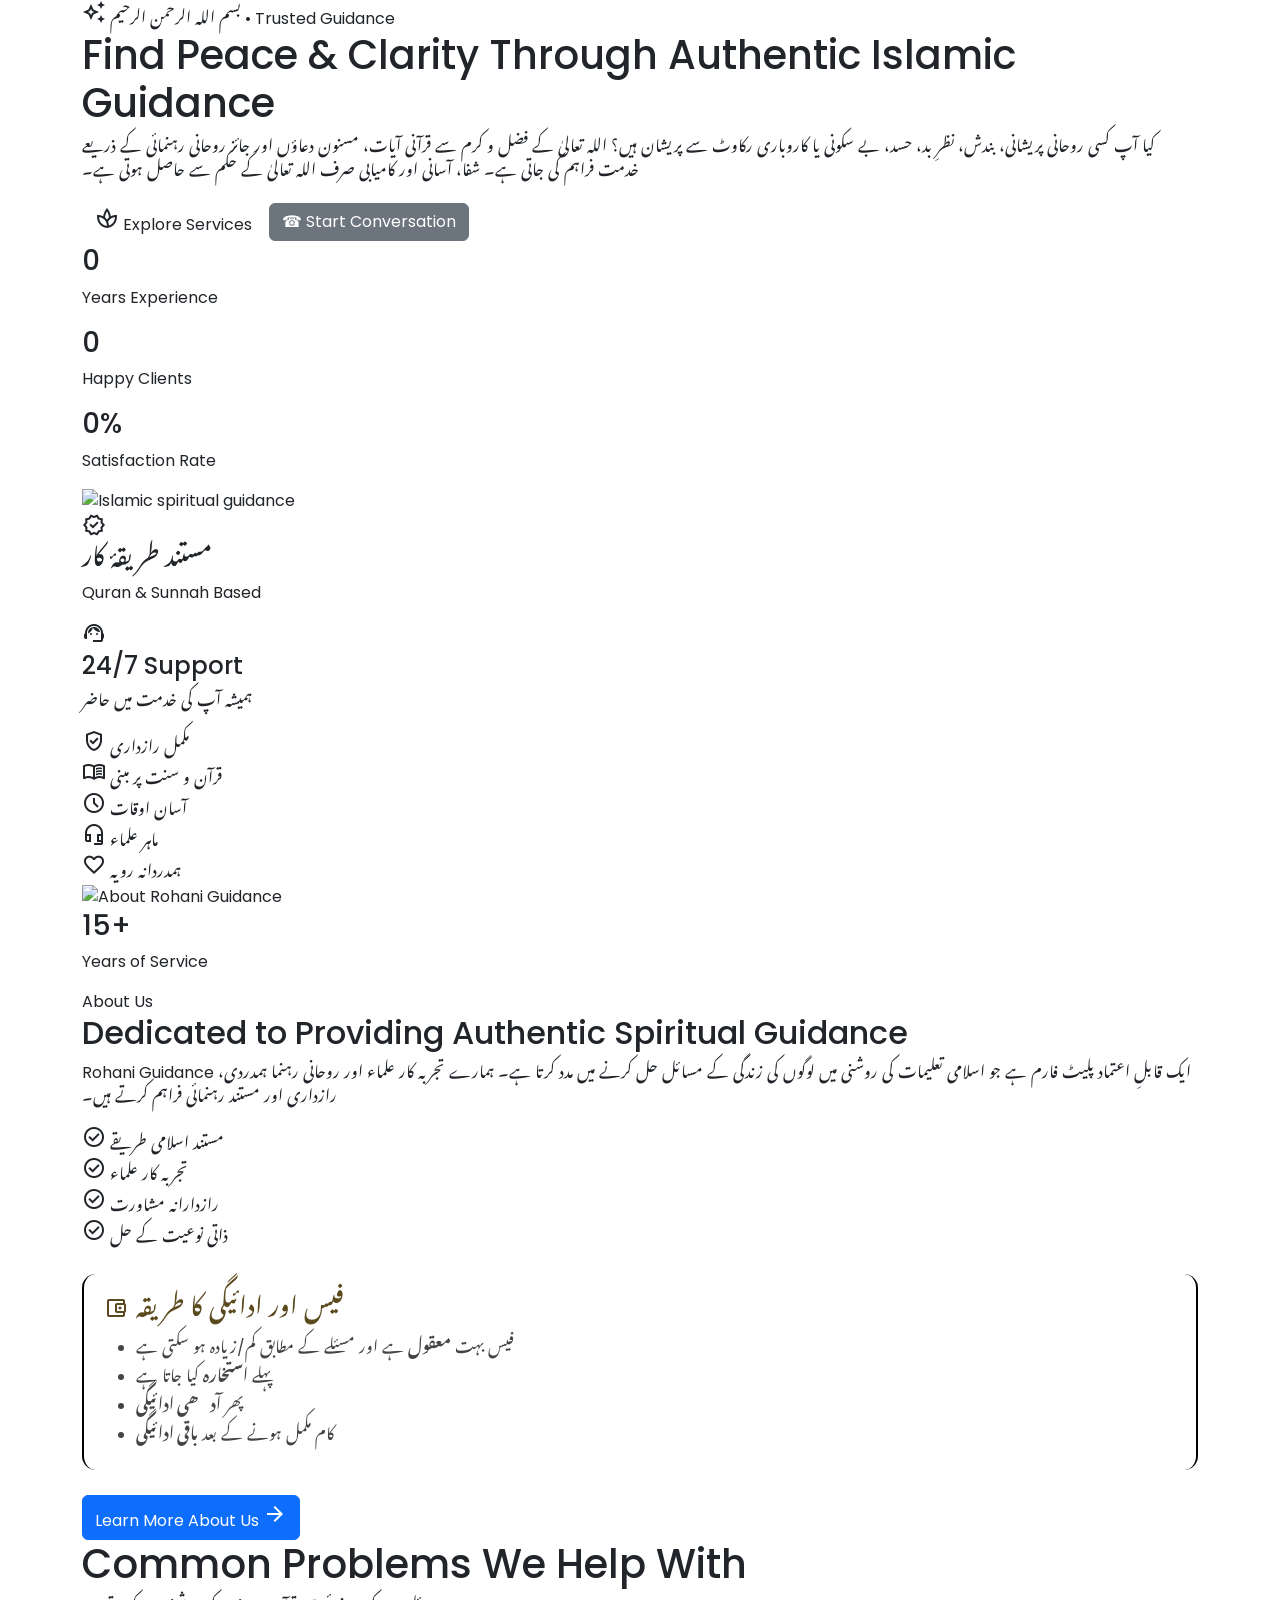
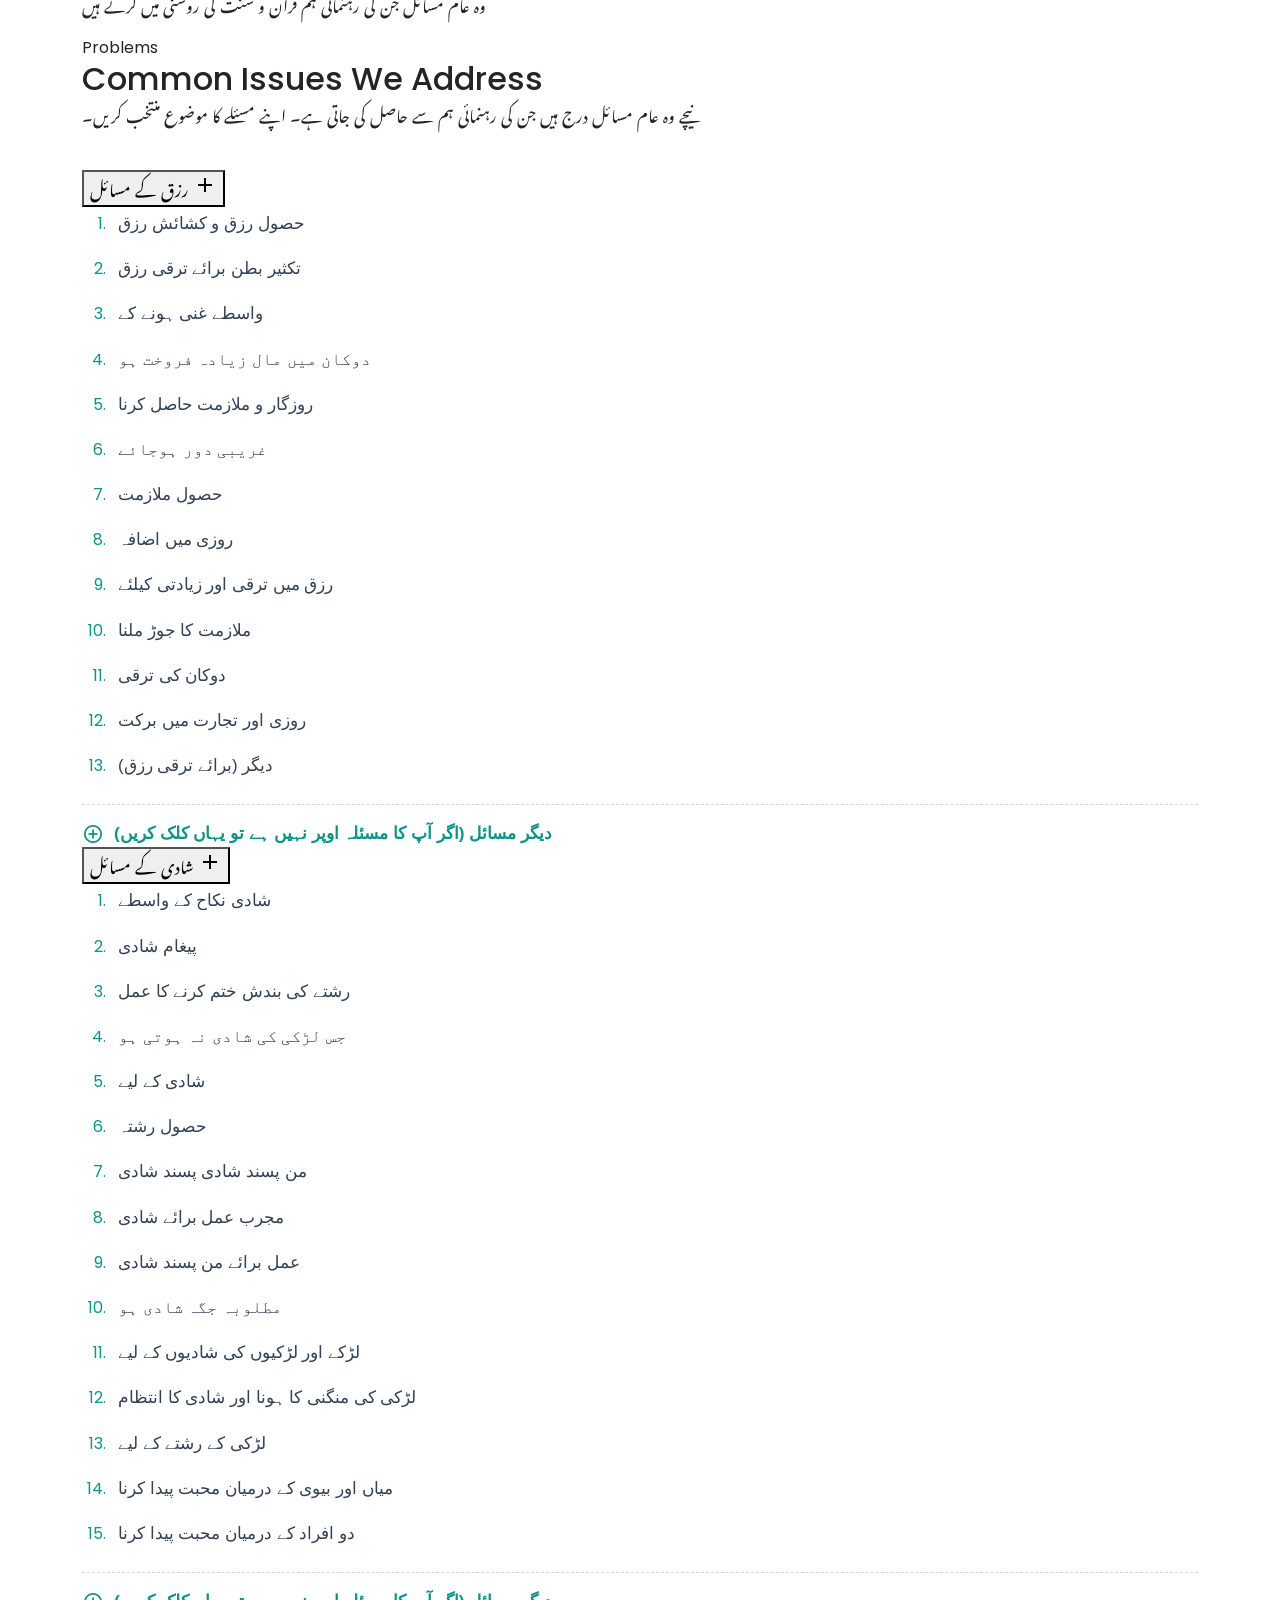
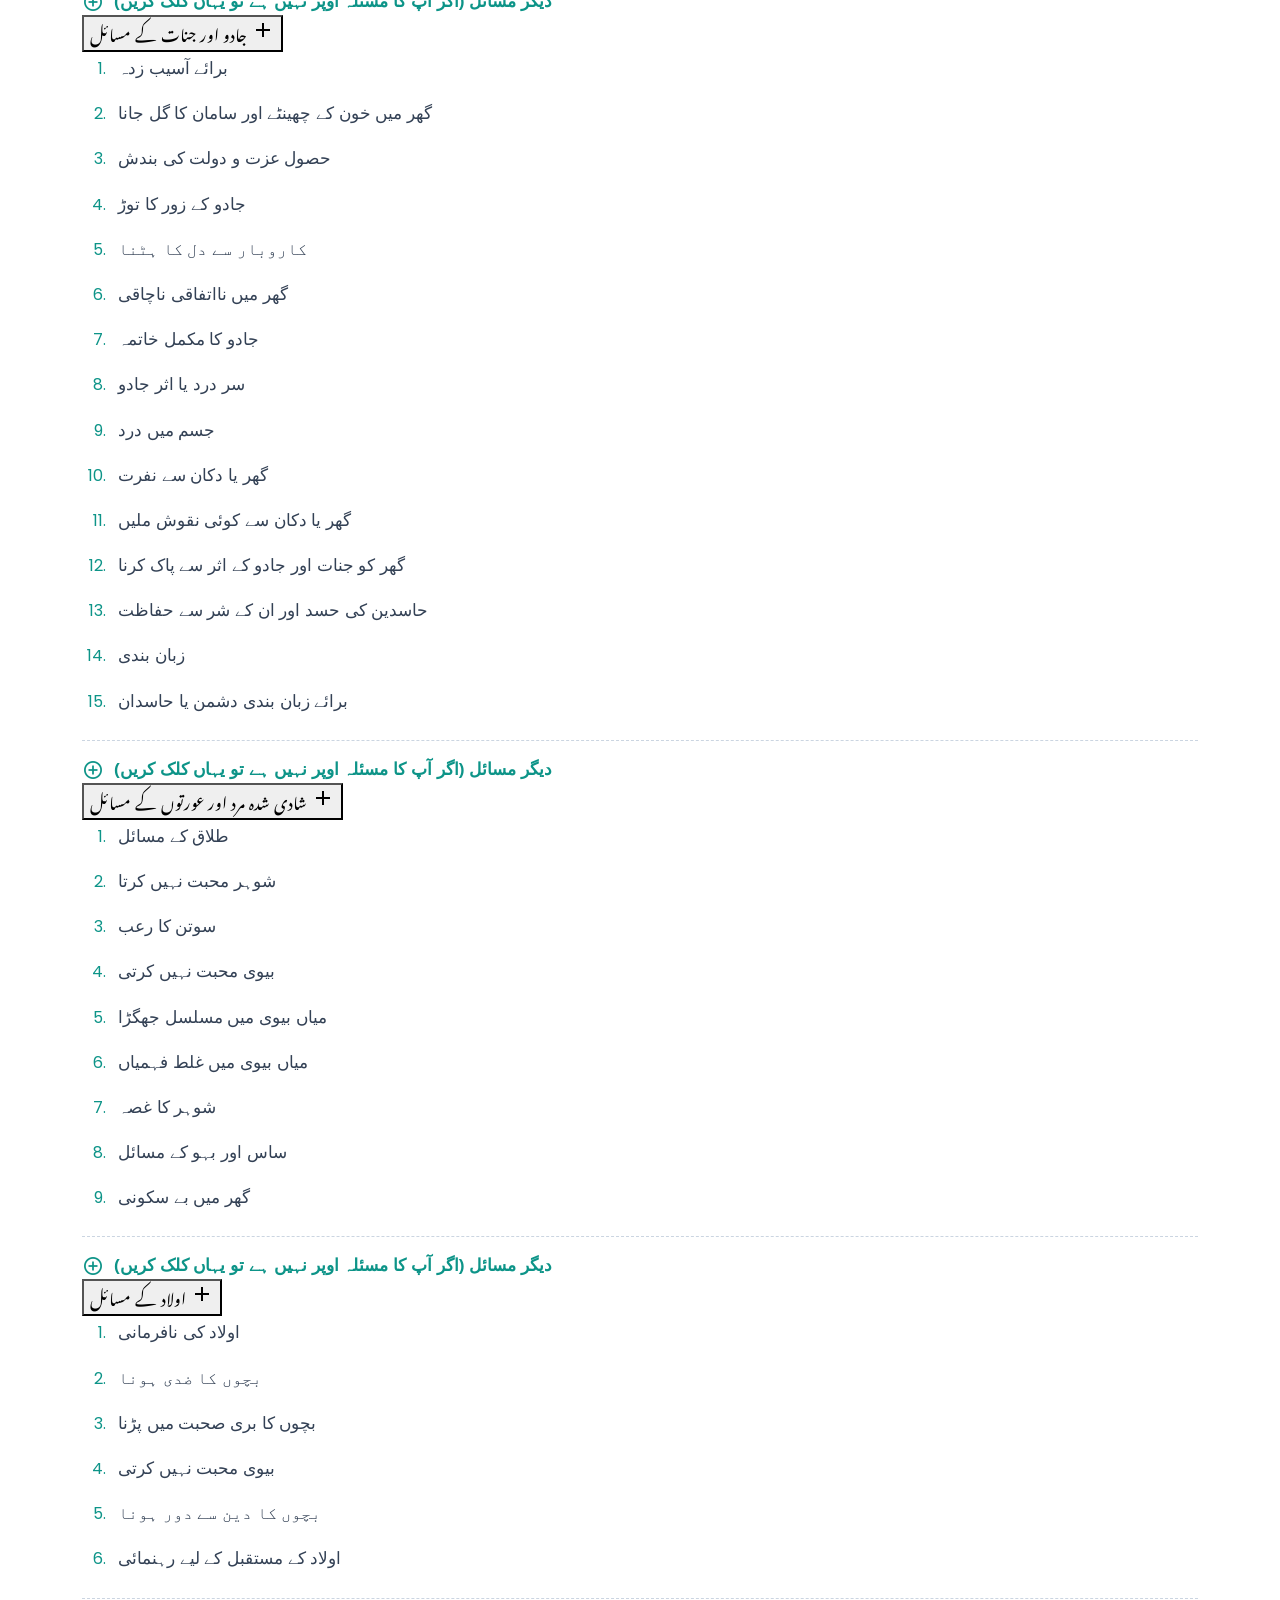
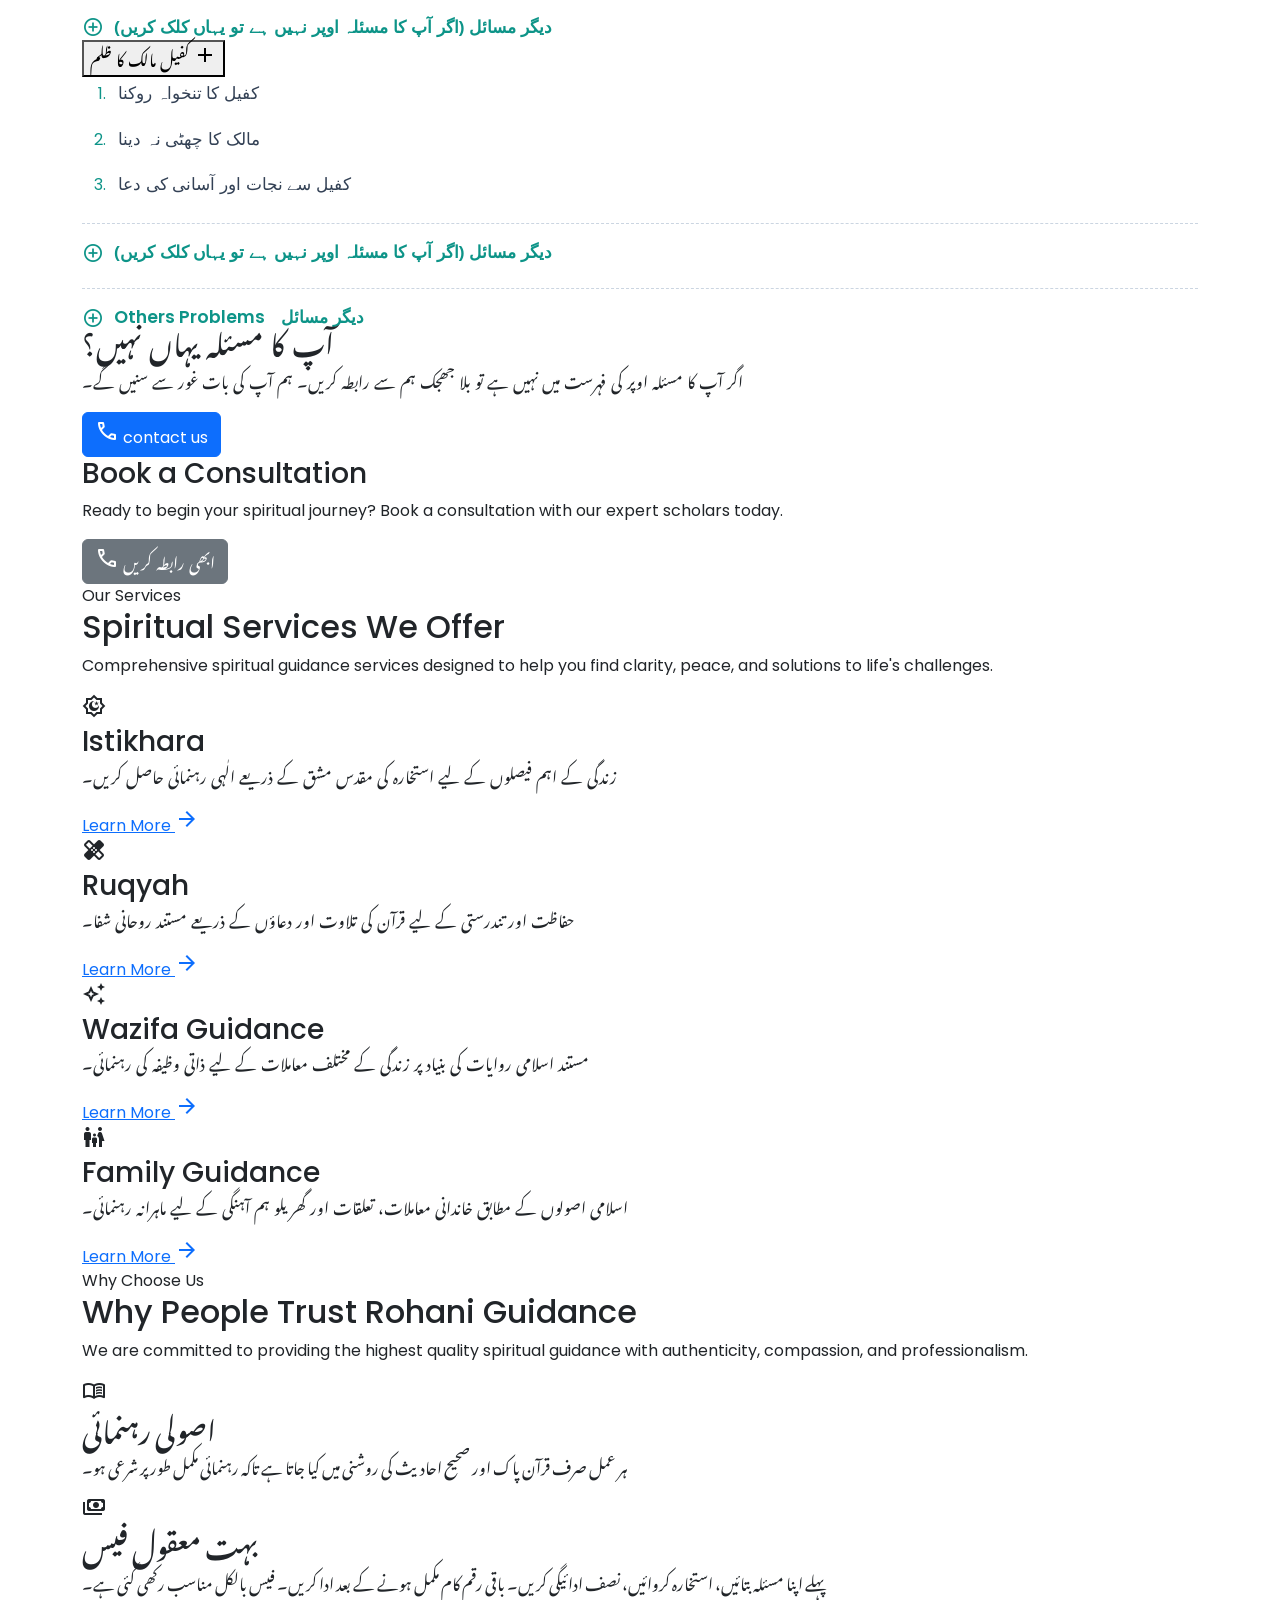
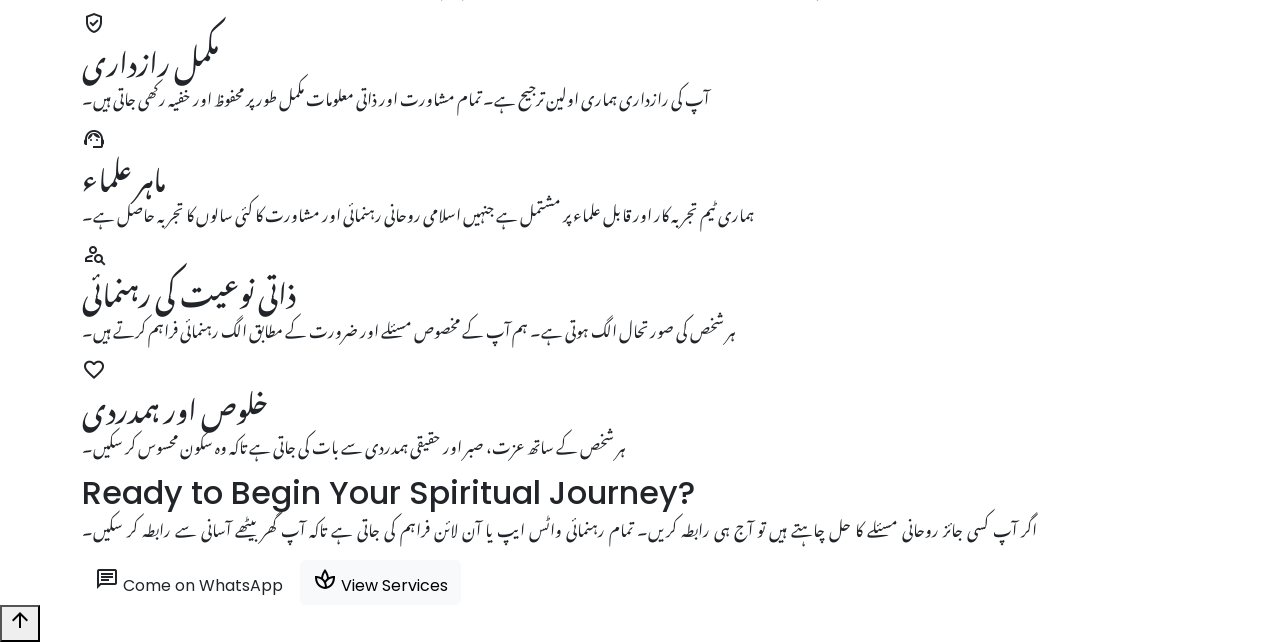
==== index.html @ fe8212d1 "Create index.html" ====
<!DOCTYPE html>
<html lang="en">

<head>
    <meta charset="UTF-8">
    <meta name="viewport" content="width=device-width, initial-scale=1.0">
    <meta name="description"
        content="Rohani Guidance - Authentic Islamic spiritual guidance through Istikhara, Ruqyah, Wazifa, and Family Guidance services.">
    <title>Rohani Guidance - Islamic Spiritual Guidance & Services</title>

    <!-- Google Fonts (English + Urdu) -->
    <link rel="preconnect" href="https://fonts.googleapis.com">
    <link rel="preconnect" href="https://fonts.gstatic.com" crossorigin>
    <link
        href="https://fonts.googleapis.com/css2?family=Noto+Nastaliq+Urdu:wght@400;500;600;700&family=Poppins:wght@300;400;500;600;700&display=swap"
        rel="stylesheet">

    <!-- Google Material Symbols -->
    <link rel="stylesheet"
        href="https://fonts.googleapis.com/css2?family=Material+Symbols+Outlined:opsz,wght,FILL,GRAD@20..48,100..700,0..1,-50..200">

    <!-- Bootstrap 5 -->
    <link href="https://cdn.jsdelivr.net/npm/bootstrap@5.3.3/dist/css/bootstrap.min.css" rel="stylesheet">

    <!-- Custom CSS -->
    <link rel="stylesheet" href="assets/css/styles.css">
    <link rel="stylesheet" href="assets/css/home.css">
    <link rel="stylesheet" href="../assets/css/faq.css">

    <!-- Urdu Font Fix -->
    <style>
        body {
            font-family: 'Poppins', 'Noto Nastaliq Urdu', sans-serif;
        }

        /* اردو کو واضح اور پیشہ ورانہ بنانے کے لیے */
        p,
        h1,
        h2,
        h3,
        h4,
        h5,
        h6,
        span,
        a,
        li,
        label,
        .about-feature,
        .section-tag {
            font-family: 'Poppins', 'Noto Nastaliq Urdu', sans-serif;
        }

        /* اردو الفاظ تھوڑے بولڈ اور پڑھنے میں آسان */
        :lang(ur),
        .urdu {
            font-family: 'Noto Nastaliq Urdu', sans-serif !important;
            font-weight: 600;
            line-height: 1.9;
        }
    </style>
</head>

<body>
    <!-- Navbar -->
    <header></header>

    <main>
        <!-- ============ HERO SECTION ============ -->
        <section class="hero">
            <div class="container">
                <div class="hero-content">
                    <div class="hero-text animate-fade-up">
                        <div class="hero-badge">
                            <span class="material-symbols-outlined">auto_awesome</span>
                            بسم اللہ الرحمن الرحیم • Trusted Guidance
                        </div>
                        <h1>Find Peace & <span>Clarity</span> Through Authentic Islamic Guidance</h1>
                        <p>کیا آپ کسی روحانی پریشانی، بندش، نظرِ بد، حسد، بے سکونی یا کاروباری رکاوٹ سے پریشان ہیں؟

                            اللہ تعالیٰ کے فضل و کرم سے قرآنی آیات، مسنون دعاؤں اور جائز روحانی رہنمائی کے ذریعے خدمت
                            فراہم کی جاتی ہے۔
                            شفا، آسانی اور کامیابی صرف اللہ تعالیٰ کے حکم سے حاصل ہوتی ہے۔</p>
                        <div class="hero-buttons">
                            <a href="pages/services.html" class="btn btn-gold">
                                <span class="material-symbols-outlined">spa</span> Explore Services
                            </a>
                            <a href="https://wa.me/923087692848?text=Assalamualaikum%2C%20main%20Istikhara%20Center%20website%20se%20aya%20hoon.%20Mujhe%20ek%20problem%20hai%20jo%20main%20aap%20se%20share%20karna%20chahta%20hoon."
                                target="_blank" class="btn btn-secondary">
                                <span class="whatsapp-icon">☎</span> Start Conversation
                            </a>

                        </div>
                        <div class="hero-stats">
                            <div class="hero-stat">
                                <h3><span class="counter" data-target="15">0</span></h3>
                                <p>Years Experience</p>
                            </div>
                            <div class="hero-stat">
                                <h3><span class="counter" data-target="5000">0</span></h3>
                                <p>Happy Clients</p>
                            </div>
                            <div class="hero-stat">
                                <h3><span class="counter" data-target="98">0</span>%</h3>
                                <p>Satisfaction Rate</p>
                            </div>
                        </div>
                    </div>
                    <div class="hero-image animate-fade-in delay-1">
                        <img src="assets/images/hero-image.jpg" alt="Islamic spiritual guidance">
                        <div class="hero-image-float float-1">
                            <div class="float-icon">
                                <span class="material-symbols-outlined">verified</span>
                            </div>
                            <div>
                                <h4>مستند طریقۂ کار</h4>
                                <p>Quran & Sunnah Based</p>
                            </div>
                        </div>
                        <div class="hero-image-float float-2">
                            <div class="float-icon">
                                <span class="material-symbols-outlined">support_agent</span>
                            </div>
                            <div>
                                <h4>24/7 Support</h4>
                                <p>ہمیشہ آپ کی خدمت میں حاضر</p>
                            </div>
                        </div>
                    </div>
                </div>
            </div>
        </section>







        <!-- ============ TRUST STRIP ============ -->
        <section class="trust-strip">
            <div class="container">
                <div class="trust-items">
                    <div class="trust-item">
                        <span class="material-symbols-outlined">verified_user</span>
                        مکمل رازداری
                    </div>
                    <div class="trust-item">
                        <span class="material-symbols-outlined">menu_book</span>
                        قرآن و سنت پر مبنی
                    </div>
                    <div class="trust-item">
                        <span class="material-symbols-outlined">schedule</span>
                        آسان اوقات
                    </div>
                    <div class="trust-item">
                        <span class="material-symbols-outlined">headset_mic</span>
                        ماہر علماء
                    </div>
                    <div class="trust-item">
                        <span class="material-symbols-outlined">favorite</span>
                        ہمدردانہ رویہ
                    </div>
                </div>
            </div>
        </section>

        <!-- ============ ABOUT PREVIEW ============ -->
        <!-- ============ ABOUT PREVIEW ============ -->
        <section class="about-preview section">
            <div class="container">
                <div class="about-grid">
                    <div class="about-image-wrap reveal">
                        <img src="assets/images/about-prew.jpg" alt="About Rohani Guidance">
                        <div class="about-experience">
                            <h3>15+</h3>
                            <p>Years of Service</p>
                        </div>
                    </div>
                    <div class="about-content reveal">
                        <span class="section-tag">About Us</span>
                        <h2>Dedicated to Providing Authentic Spiritual Guidance</h2>

                        <p>
                            Rohani Guidance ایک قابلِ اعتماد پلیٹ فارم ہے جو اسلامی تعلیمات کی روشنی میں لوگوں کی زندگی
                            کے مسائل حل کرنے میں مدد کرتا ہے۔ ہمارے تجربہ کار علماء اور روحانی رہنما ہمدردی، رازداری اور
                            مستند رہنمائی فراہم کرتے ہیں۔
                        </p>

                        <!-- Features in Urdu -->
                        <div class="about-features">
                            <div class="about-feature">
                                <span class="material-symbols-outlined">check_circle</span>
                                مستند اسلامی طریقے
                            </div>
                            <div class="about-feature">
                                <span class="material-symbols-outlined">check_circle</span>
                                تجربہ کار علماء
                            </div>
                            <div class="about-feature">
                                <span class="material-symbols-outlined">check_circle</span>
                                رازدارانہ مشاورت
                            </div>
                            <div class="about-feature">
                                <span class="material-symbols-outlined">check_circle</span>
                                ذاتی نوعیت کے حل
                            </div>
                        </div>

                        <!-- Fees Section -->
                        <div class="about-fees"
                            style="margin-top: 25px; padding: 20px; border-radius:14px; border-left: 2px solid black;border-right: 2px solid black;">
                            <h4
                                style="margin-bottom: 12px; color: #5c4a1f; display: flex; align-items: center; gap: 8px;">
                                <span class="material-symbols-outlined">account_balance_wallet</span>
                                فیس اور ادائیگی کا طریقہ
                            </h4>
                            <ul style="padding-right: 18px; margin: 0; color: #444; line-height: 1.8;">
                                <li>فیس بہت <strong>معقول</strong> ہے اور مسئلے کے مطابق کم/زیادہ ہو سکتی ہے</li>
                                <li>پہلے <strong>استخارہ</strong> کیا جاتا ہے</li>
                                <li>پھر <strong>آدھی ادائیگی</strong></li>
                                <li>کام مکمل ہونے کے بعد <strong>باقی ادائیگی</strong></li>
                            </ul>
                        </div>

                        <a href="pages/about.html" class="btn btn-primary" style="margin-top: 25px;">
                            Learn More About Us <span class="material-symbols-outlined">arrow_forward</span>
                        </a>
                    </div>
                </div>
            </div>
        </section>




        <!------------ Daily problems ---------->



        <section class="page-hero">
            <div class="container">
                <h1 class="animate-fade-up">Common Problems We Help With</h1>
                <p class="animate-fade-up delay-1">وہ عام مسائل جن کی رہنمائی ہم قرآن و سنت کی روشنی میں کرتے ہیں</p>
            </div>
        </section>

        <section class="faq-section">
            <div class="container">
                <div class="faq-layout">
                    <div class="faq-accordion">
                        <div class="section-header reveal" style="text-align: left; margin: 0 0 40px;">
                            <span class="section-tag">Problems</span>
                            <h2 class="section-title">Common Issues We Address</h2>
                            <p class="section-subtitle">نیچے وہ عام مسائل درج ہیں جن کی رہنمائی ہم سے حاصل کی جاتی ہے۔
                                اپنے مسئلے کا موضوع منتخب کریں۔</p>
                        </div>




                        <div class="faq-item reveal">
                            <button class="faq-question">
                                رزق کے مسائل
                                <span class="faq-icon material-symbols-outlined">add</span>
                            </button>
                            <div class="faq-answer">
                                <div class="faq-answer-inner">
                                    <ol
                                        style="padding-left: 28px; margin: 0; list-style-type: decimal; color: #0d9488;">
                                        <li style="margin-bottom: 12px; padding-left: 8px;">
                                            <a href="https://wa.me/923456545744?text=السلام علیکم! میرا مسئلہ یہ ہے: حصول رزق و کشائش رزق"
                                                target="_blank"
                                                style="color: #334155; text-decoration: none; font-family: 'Noto Sans Arabic', sans-serif; font-size: 1.05rem; transition: all 0.25s ease; display: inline-block; padding: 4px 0;"
                                                onmouseover="this.style.color='#0d9488'; this.style.paddingRight='8px'"
                                                onmouseout="this.style.color='#334155'; this.style.paddingRight='0'">
                                                حصول رزق و کشائش رزق
                                            </a>
                                        </li>
                                        <li style="margin-bottom: 12px; padding-left: 8px;">
                                            <a href="https://wa.me/923456545744?text=السلام علیکم! میرا مسئلہ یہ ہے: تکثیر بطن برائے ترقی رزق"
                                                target="_blank"
                                                style="color: #334155; text-decoration: none; font-family: 'Noto Sans Arabic', sans-serif; font-size: 1.05rem; transition: all 0.25s ease; display: inline-block; padding: 4px 0;"
                                                onmouseover="this.style.color='#0d9488'; this.style.paddingRight='8px'"
                                                onmouseout="this.style.color='#334155'; this.style.paddingRight='0'">
                                                تکثیر بطن برائے ترقی رزق
                                            </a>
                                        </li>
                                        <li style="margin-bottom: 12px; padding-left: 8px;">
                                            <a href="https://wa.me/923456545744?text=السلام علیکم! میرا مسئلہ یہ ہے: واسطے غنی ہونے کے"
                                                target="_blank"
                                                style="color: #334155; text-decoration: none; font-family: 'Noto Sans Arabic', sans-serif; font-size: 1.05rem; transition: all 0.25s ease; display: inline-block; padding: 4px 0;"
                                                onmouseover="this.style.color='#0d9488'; this.style.paddingRight='8px'"
                                                onmouseout="this.style.color='#334155'; this.style.paddingRight='0'">
                                                واسطے غنی ہونے کے
                                            </a>
                                        </li>
                                        <li style="margin-bottom: 12px; padding-left: 8px;">
                                            <a href="https://wa.me/923456545744?text=السلام علیکم! میرا مسئلہ یہ ہے: دوکان میں مال زیادہ فروخت ہو"
                                                target="_blank"
                                                style="color: #334155; text-decoration: none; font-family: 'Noto Sans Arabic', sans-serif; font-size: 1.05rem; transition: all 0.25s ease; display: inline-block; padding: 4px 0;"
                                                onmouseover="this.style.color='#0d9488'; this.style.paddingRight='8px'"
                                                onmouseout="this.style.color='#334155'; this.style.paddingRight='0'">
                                                دوکان میں مال زیادہ فروخت ہو
                                            </a>
                                        </li>
                                        <li style="margin-bottom: 12px; padding-left: 8px;">
                                            <a href="https://wa.me/923456545744?text=السلام علیکم! میرا مسئلہ یہ ہے: روزگار و ملازمت حاصل کرنا"
                                                target="_blank"
                                                style="color: #334155; text-decoration: none; font-family: 'Noto Sans Arabic', sans-serif; font-size: 1.05rem; transition: all 0.25s ease; display: inline-block; padding: 4px 0;"
                                                onmouseover="this.style.color='#0d9488'; this.style.paddingRight='8px'"
                                                onmouseout="this.style.color='#334155'; this.style.paddingRight='0'">
                                                روزگار و ملازمت حاصل کرنا
                                            </a>
                                        </li>
                                        <li style="margin-bottom: 12px; padding-left: 8px;">
                                            <a href="https://wa.me/923456545744?text=السلام علیکم! میرا مسئلہ یہ ہے: غریبی دور ہوجائے"
                                                target="_blank"
                                                style="color: #334155; text-decoration: none; font-family: 'Noto Sans Arabic', sans-serif; font-size: 1.05rem; transition: all 0.25s ease; display: inline-block; padding: 4px 0;"
                                                onmouseover="this.style.color='#0d9488'; this.style.paddingRight='8px'"
                                                onmouseout="this.style.color='#334155'; this.style.paddingRight='0'">
                                                غریبی دور ہوجائے
                                            </a>
                                        </li>
                                        <li style="margin-bottom: 12px; padding-left: 8px;">
                                            <a href="https://wa.me/923456545744?text=السلام علیکم! میرا مسئلہ یہ ہے: حصول ملازمت"
                                                target="_blank"
                                                style="color: #334155; text-decoration: none; font-family: 'Noto Sans Arabic', sans-serif; font-size: 1.05rem; transition: all 0.25s ease; display: inline-block; padding: 4px 0;"
                                                onmouseover="this.style.color='#0d9488'; this.style.paddingRight='8px'"
                                                onmouseout="this.style.color='#334155'; this.style.paddingRight='0'">
                                                حصول ملازمت
                                            </a>
                                        </li>
                                        <li style="margin-bottom: 12px; padding-left: 8px;">
                                            <a href="https://wa.me/923456545744?text=السلام علیکم! میرا مسئلہ یہ ہے: روزی میں اضافہ"
                                                target="_blank"
                                                style="color: #334155; text-decoration: none; font-family: 'Noto Sans Arabic', sans-serif; font-size: 1.05rem; transition: all 0.25s ease; display: inline-block; padding: 4px 0;"
                                                onmouseover="this.style.color='#0d9488'; this.style.paddingRight='8px'"
                                                onmouseout="this.style.color='#334155'; this.style.paddingRight='0'">
                                                روزی میں اضافہ
                                            </a>
                                        </li>
                                        <li style="margin-bottom: 12px; padding-left: 8px;">
                                            <a href="https://wa.me/923456545744?text=السلام علیکم! میرا مسئلہ یہ ہے: رزق میں ترقی اور زیادتی کیلئے"
                                                target="_blank"
                                                style="color: #334155; text-decoration: none; font-family: 'Noto Sans Arabic', sans-serif; font-size: 1.05rem; transition: all 0.25s ease; display: inline-block; padding: 4px 0;"
                                                onmouseover="this.style.color='#0d9488'; this.style.paddingRight='8px'"
                                                onmouseout="this.style.color='#334155'; this.style.paddingRight='0'">
                                                رزق میں ترقی اور زیادتی کیلئے
                                            </a>
                                        </li>
                                        <li style="margin-bottom: 12px; padding-left: 8px;">
                                            <a href="https://wa.me/923456545744?text=السلام علیکم! میرا مسئلہ یہ ہے: ملازمت کا جوڑ ملنا"
                                                target="_blank"
                                                style="color: #334155; text-decoration: none; font-family: 'Noto Sans Arabic', sans-serif; font-size: 1.05rem; transition: all 0.25s ease; display: inline-block; padding: 4px 0;"
                                                onmouseover="this.style.color='#0d9488'; this.style.paddingRight='8px'"
                                                onmouseout="this.style.color='#334155'; this.style.paddingRight='0'">
                                                ملازمت کا جوڑ ملنا
                                            </a>
                                        </li>
                                        <li style="margin-bottom: 12px; padding-left: 8px;">
                                            <a href="https://wa.me/923456545744?text=السلام علیکم! میرا مسئلہ یہ ہے: دوکان کی ترقی"
                                                target="_blank"
                                                style="color: #334155; text-decoration: none; font-family: 'Noto Sans Arabic', sans-serif; font-size: 1.05rem; transition: all 0.25s ease; display: inline-block; padding: 4px 0;"
                                                onmouseover="this.style.color='#0d9488'; this.style.paddingRight='8px'"
                                                onmouseout="this.style.color='#334155'; this.style.paddingRight='0'">
                                                دوکان کی ترقی
                                            </a>
                                        </li>
                                        <li style="margin-bottom: 12px; padding-left: 8px;">
                                            <a href="https://wa.me/923456545744?text=السلام علیکم! میرا مسئلہ یہ ہے: روزی اور تجارت میں برکت"
                                                target="_blank"
                                                style="color: #334155; text-decoration: none; font-family: 'Noto Sans Arabic', sans-serif; font-size: 1.05rem; transition: all 0.25s ease; display: inline-block; padding: 4px 0;"
                                                onmouseover="this.style.color='#0d9488'; this.style.paddingRight='8px'"
                                                onmouseout="this.style.color='#334155'; this.style.paddingRight='0'">
                                                روزی اور تجارت میں برکت
                                            </a>
                                        </li>
                                        <li style="margin-bottom: 12px; padding-left: 8px;">
                                            <a href="https://wa.me/923456545744?text=السلام علیکم! میرا مسئلہ یہ ہے: دیگر (برائے ترقی رزق)"
                                                target="_blank"
                                                style="color: #334155; text-decoration: none; font-family: 'Noto Sans Arabic', sans-serif; font-size: 1.05rem; transition: all 0.25s ease; display: inline-block; padding: 4px 0;"
                                                onmouseover="this.style.color='#0d9488'; this.style.paddingRight='8px'"
                                                onmouseout="this.style.color='#334155'; this.style.paddingRight='0'">
                                                دیگر (برائے ترقی رزق)
                                            </a>
                                        </li>
                                    </ol>






                                    <div style="margin-top: 22px; padding-top: 16px; border-top: 1px dashed #cbd5e1;">
                                        <a href="https://wa.me/923456545744?text=السلام علیکم! میرا مسئلہ یہ ہے"
                                            target="_blank"
                                            style="display: flex; align-items: center; gap: 10px; color: #0d9488; text-decoration: none; font-family: 'Noto Sans Arabic', sans-serif; font-size: 1.08rem; font-weight: 600; transition: all 0.25s ease;"
                                            onmouseover="this.style.color='#0f766e'; this.style.gap='14px'"
                                            onmouseout="this.style.color='#0d9488'; this.style.gap='10px'">
                                            <span class="material-symbols-outlined"
                                                style="font-size: 22px;">add_circle</span>
                                            دیگر مسائل (اگر آپ کا مسئلہ اوپر نہیں ہے تو یہاں کلک کریں)
                                        </a>
                                    </div>



                                </div>
                            </div>
                        </div>
















                        <div class="faq-item reveal">
                            <button class="faq-question">
                                شادی کے مسائل
                                <span class="faq-icon material-symbols-outlined">add</span>
                            </button>
                            <div class="faq-answer">
                                <div class="faq-answer-inner">
                                    <ol
                                        style="padding-left: 28px; margin: 0; list-style-type: decimal; color: #0d9488;">
                                        <li style="margin-bottom: 12px; padding-left: 8px;">
                                            <a href="https://wa.me/923456545744?text=السلام علیکم! میرا مسئلہ یہ ہے: شادی نکاح کے واسطے"
                                                target="_blank"
                                                style="color: #334155; text-decoration: none; font-family: 'Noto Sans Arabic', sans-serif; font-size: 1.05rem; transition: all 0.25s ease; display: inline-block; padding: 4px 0;"
                                                onmouseover="this.style.color='#0d9488'; this.style.paddingRight='8px'"
                                                onmouseout="this.style.color='#334155'; this.style.paddingRight='0'">
                                                شادی نکاح کے واسطے
                                            </a>
                                        </li>
                                        <li style="margin-bottom: 12px; padding-left: 8px;">
                                            <a href="https://wa.me/923456545744?text=السلام علیکم! میرا مسئلہ یہ ہے: پیغام شادی"
                                                target="_blank"
                                                style="color: #334155; text-decoration: none; font-family: 'Noto Sans Arabic', sans-serif; font-size: 1.05rem; transition: all 0.25s ease; display: inline-block; padding: 4px 0;"
                                                onmouseover="this.style.color='#0d9488'; this.style.paddingRight='8px'"
                                                onmouseout="this.style.color='#334155'; this.style.paddingRight='0'">
                                                پیغام شادی
                                            </a>
                                        </li>
                                        <li style="margin-bottom: 12px; padding-left: 8px;">
                                            <a href="https://wa.me/923456545744?text=السلام علیکم! میرا مسئلہ یہ ہے: رشتہ کی بحث ختم کرنے کا عمل"
                                                target="_blank"
                                                style="color: #334155; text-decoration: none; font-family: 'Noto Sans Arabic', sans-serif; font-size: 1.05rem; transition: all 0.25s ease; display: inline-block; padding: 4px 0;"
                                                onmouseover="this.style.color='#0d9488'; this.style.paddingRight='8px'"
                                                onmouseout="this.style.color='#334155'; this.style.paddingRight='0'">
                                                رشتے کی بندش ختم کرنے کا عمل
                                            </a>
                                        </li>
                                        <li style="margin-bottom: 12px; padding-left: 8px;">
                                            <a href="https://wa.me/923456545744?text=السلام علیکم! میرا مسئلہ یہ ہے: جس لڑکی کی شادی نہ ہوتی ہو"
                                                target="_blank"
                                                style="color: #334155; text-decoration: none; font-family: 'Noto Sans Arabic', sans-serif; font-size: 1.05rem; transition: all 0.25s ease; display: inline-block; padding: 4px 0;"
                                                onmouseover="this.style.color='#0d9488'; this.style.paddingRight='8px'"
                                                onmouseout="this.style.color='#334155'; this.style.paddingRight='0'">
                                                جس لڑکی کی شادی نہ ہوتی ہو
                                            </a>
                                        </li>
                                        <li style="margin-bottom: 12px; padding-left: 8px;">
                                            <a href="https://wa.me/923456545744?text=السلام علیکم! میرا مسئلہ یہ ہے: شادی کے لیے"
                                                target="_blank"
                                                style="color: #334155; text-decoration: none; font-family: 'Noto Sans Arabic', sans-serif; font-size: 1.05rem; transition: all 0.25s ease; display: inline-block; padding: 4px 0;"
                                                onmouseover="this.style.color='#0d9488'; this.style.paddingRight='8px'"
                                                onmouseout="this.style.color='#334155'; this.style.paddingRight='0'">
                                                شادی کے لیے
                                            </a>
                                        </li>
                                        <li style="margin-bottom: 12px; padding-left: 8px;">
                                            <a href="https://wa.me/923456545744?text=السلام علیکم! میرا مسئلہ یہ ہے: حصول رشتہ"
                                                target="_blank"
                                                style="color: #334155; text-decoration: none; font-family: 'Noto Sans Arabic', sans-serif; font-size: 1.05rem; transition: all 0.25s ease; display: inline-block; padding: 4px 0;"
                                                onmouseover="this.style.color='#0d9488'; this.style.paddingRight='8px'"
                                                onmouseout="this.style.color='#334155'; this.style.paddingRight='0'">
                                                حصول رشتہ
                                            </a>
                                        </li>
                                        <li style="margin-bottom: 12px; padding-left: 8px;">
                                            <a href="https://wa.me/923456545744?text=السلام علیکم! میرا مسئلہ یہ ہے: حسن پسند شادی"
                                                target="_blank"
                                                style="color: #334155; text-decoration: none; font-family: 'Noto Sans Arabic', sans-serif; font-size: 1.05rem; transition: all 0.25s ease; display: inline-block; padding: 4px 0;"
                                                onmouseover="this.style.color='#0d9488'; this.style.paddingRight='8px'"
                                                onmouseout="this.style.color='#334155'; this.style.paddingRight='0'">
                                                من پسند شادی پسند شادی </a>
                                        </li>
                                        <li style="margin-bottom: 12px; padding-left: 8px;">
                                            <a href="https://wa.me/923456545744?text=السلام علیکم! میرا مسئلہ یہ ہے: مجرب و آزمودہ عمل برائے شادی"
                                                target="_blank"
                                                style="color: #334155; text-decoration: none; font-family: 'Noto Sans Arabic', sans-serif; font-size: 1.05rem; transition: all 0.25s ease; display: inline-block; padding: 4px 0;"
                                                onmouseover="this.style.color='#0d9488'; this.style.paddingRight='8px'"
                                                onmouseout="this.style.color='#334155'; this.style.paddingRight='0'">
                                                مجرب عمل برائے شادی
                                            </a>
                                        </li>
                                        <li style="margin-bottom: 12px; padding-left: 8px;">
                                            <a href="https://wa.me/923456545744?text=السلام علیکم! میرا مسئلہ یہ ہے: عمل برائے حسن پسند شادی"
                                                target="_blank"
                                                style="color: #334155; text-decoration: none; font-family: 'Noto Sans Arabic', sans-serif; font-size: 1.05rem; transition: all 0.25s ease; display: inline-block; padding: 4px 0;"
                                                onmouseover="this.style.color='#0d9488'; this.style.paddingRight='8px'"
                                                onmouseout="this.style.color='#334155'; this.style.paddingRight='0'">
                                                عمل برائے من پسند شادی
                                            </a>
                                        </li>
                                        <li style="margin-bottom: 12px; padding-left: 8px;">
                                            <a href="https://wa.me/923456545744?text=السلام علیکم! میرا مسئلہ یہ ہے: جوئی علم برائے تجویز"
                                                target="_blank"
                                                style="color: #334155; text-decoration: none; font-family: 'Noto Sans Arabic', sans-serif; font-size: 1.05rem; transition: all 0.25s ease; display: inline-block; padding: 4px 0;"
                                                onmouseover="this.style.color='#0d9488'; this.style.paddingRight='8px'"
                                                onmouseout="this.style.color='#334155'; this.style.paddingRight='0'">
                                                مطلوبہ جگہ شادی ہو
                                            </a>
                                        </li>
                                        <li style="margin-bottom: 12px; padding-left: 8px;">
                                            <a href="https://wa.me/923456545744?text=السلام علیکم! میرا مسئلہ یہ ہے: حاضر و مطلوب قاصدہ مناح"
                                                target="_blank"
                                                style="color: #334155; text-decoration: none; font-family: 'Noto Sans Arabic', sans-serif; font-size: 1.05rem; transition: all 0.25s ease; display: inline-block; padding: 4px 0;"
                                                onmouseover="this.style.color='#0d9488'; this.style.paddingRight='8px'"
                                                onmouseout="this.style.color='#334155'; this.style.paddingRight='0'">
                                                لڑکے اور لڑکیوں کی شادیوں کے لیے </a>
                                        </li>
                                        <li style="margin-bottom: 12px; padding-left: 8px;">
                                            <a href="https://wa.me/923456545744?text=السلام علیکم! میرا مسئلہ یہ ہے: عمل نارہا و حب"
                                                target="_blank"
                                                style="color: #334155; text-decoration: none; font-family: 'Noto Sans Arabic', sans-serif; font-size: 1.05rem; transition: all 0.25s ease; display: inline-block; padding: 4px 0;"
                                                onmouseover="this.style.color='#0d9488'; this.style.paddingRight='8px'"
                                                onmouseout="this.style.color='#334155'; this.style.paddingRight='0'">
                                                لڑکی کی منگنی کا ہونا اور شادی کا انتظام </a>
                                        </li>
                                        <li style="margin-bottom: 12px; padding-left: 8px;">
                                            <a href="https://wa.me/923456545744?text=السلام علیکم! میرا مسئلہ یہ ہے: عمل کسی برائے کشف و حال مطلوبہ کے لیے"
                                                target="_blank"
                                                style="color: #334155; text-decoration: none; font-family: 'Noto Sans Arabic', sans-serif; font-size: 1.05rem; transition: all 0.25s ease; display: inline-block; padding: 4px 0;"
                                                onmouseover="this.style.color='#0d9488'; this.style.paddingRight='8px'"
                                                onmouseout="this.style.color='#334155'; this.style.paddingRight='0'">
                                                لڑکی کے رشتے کے لیے </a>
                                        </li>
                                        <li style="margin-bottom: 12px; padding-left: 8px;">
                                            <a href="https://wa.me/923456545744?text=السلام علیکم! میرا مسئلہ یہ ہے: عمل حسب قاصدہ مناح"
                                                target="_blank"
                                                style="color: #334155; text-decoration: none; font-family: 'Noto Sans Arabic', sans-serif; font-size: 1.05rem; transition: all 0.25s ease; display: inline-block; padding: 4px 0;"
                                                onmouseover="this.style.color='#0d9488'; this.style.paddingRight='8px'"
                                                onmouseout="this.style.color='#334155'; this.style.paddingRight='0'">
                                                میاں اور بیوی کے درمیان محبت پیدا کرنا </a>
                                        </li>
                                        <li style="margin-bottom: 12px; padding-left: 8px;">
                                            <a href="https://wa.me/923456545744?text=السلام علیکم! میرا مسئلہ یہ ہے: دو افراد کے درمیان محبت پیدا کرنا"
                                                target="_blank"
                                                style="color: #334155; text-decoration: none; font-family: 'Noto Sans Arabic', sans-serif; font-size: 1.05rem; transition: all 0.25s ease; display: inline-block; padding: 4px 0;"
                                                onmouseover="this.style.color='#0d9488'; this.style.paddingRight='8px'"
                                                onmouseout="this.style.color='#334155'; this.style.paddingRight='0'">
                                                دو افراد کے درمیان محبت پیدا کرنا
                                            </a>
                                        </li>
                                    </ol>



                                    <div style="margin-top: 22px; padding-top: 16px; border-top: 1px dashed #cbd5e1;">
                                        <a href="https://wa.me/923456545744?text=السلام علیکم! میرا مسئلہ یہ ہے"
                                            target="_blank"
                                            style="display: flex; align-items: center; gap: 10px; color: #0d9488; text-decoration: none; font-family: 'Noto Sans Arabic', sans-serif; font-size: 1.08rem; font-weight: 600; transition: all 0.25s ease;"
                                            onmouseover="this.style.color='#0f766e'; this.style.gap='14px'"
                                            onmouseout="this.style.color='#0d9488'; this.style.gap='10px'">
                                            <span class="material-symbols-outlined"
                                                style="font-size: 22px;">add_circle</span>
                                            دیگر مسائل (اگر آپ کا مسئلہ اوپر نہیں ہے تو یہاں کلک کریں)
                                        </a>
                                    </div>



                                </div>
                            </div>
                        </div>










                        <div class="faq-item reveal">
                            <button class="faq-question">
                                جادو اور جنات کے مسائل
                                <span class="faq-icon material-symbols-outlined">add</span>
                            </button>
                            <div class="faq-answer">
                                <div class="faq-answer-inner">
                                    <ol
                                        style="padding-left: 28px; margin: 0; list-style-type: decimal; color: #0d9488;">
                                        <li style="margin-bottom: 12px; padding-left: 8px;">
                                            <a href="https://wa.me/923456545744?text=السلام علیکم! میرا مسئلہ یہ ہے: برائے آسیب زدہ"
                                                target="_blank"
                                                style="color: #334155; text-decoration: none; font-family: 'Noto Sans Arabic', sans-serif; font-size: 1.05rem; transition: all 0.25s ease; display: inline-block; padding: 4px 0;"
                                                onmouseover="this.style.color='#0d9488'; this.style.paddingRight='8px'"
                                                onmouseout="this.style.color='#334155'; this.style.paddingRight='0'">
                                                برائے آسیب زدہ
                                            </a>
                                        </li>
                                        <li style="margin-bottom: 12px; padding-left: 8px;">
                                            <a href="https://wa.me/923456545744?text=السلام علیکم! میرا مسئلہ یہ ہے: گھر میں خون کے چھینٹے اور سامان کا گل جانا"
                                                target="_blank"
                                                style="color: #334155; text-decoration: none; font-family: 'Noto Sans Arabic', sans-serif; font-size: 1.05rem; transition: all 0.25s ease; display: inline-block; padding: 4px 0;"
                                                onmouseover="this.style.color='#0d9488'; this.style.paddingRight='8px'"
                                                onmouseout="this.style.color='#334155'; this.style.paddingRight='0'">
                                                گھر میں خون کے چھینٹے اور سامان کا گل جانا
                                            </a>
                                        </li>
                                        <li style="margin-bottom: 12px; padding-left: 8px;">
                                            <a href="https://wa.me/923456545744?text=السلام علیکم! میرا مسئلہ یہ ہے: حصول عزت و دولت کی بندش"
                                                target="_blank"
                                                style="color: #334155; text-decoration: none; font-family: 'Noto Sans Arabic', sans-serif; font-size: 1.05rem; transition: all 0.25s ease; display: inline-block; padding: 4px 0;"
                                                onmouseover="this.style.color='#0d9488'; this.style.paddingRight='8px'"
                                                onmouseout="this.style.color='#334155'; this.style.paddingRight='0'">
                                                حصول عزت و دولت کی بندش
                                            </a>
                                        </li>
                                        <li style="margin-bottom: 12px; padding-left: 8px;">
                                            <a href="https://wa.me/923456545744?text=السلام علیکم! میرا مسئلہ یہ ہے: جادو کے زور کا توڑ"
                                                target="_blank"
                                                style="color: #334155; text-decoration: none; font-family: 'Noto Sans Arabic', sans-serif; font-size: 1.05rem; transition: all 0.25s ease; display: inline-block; padding: 4px 0;"
                                                onmouseover="this.style.color='#0d9488'; this.style.paddingRight='8px'"
                                                onmouseout="this.style.color='#334155'; this.style.paddingRight='0'">
                                                جادو کے زور کا توڑ
                                            </a>
                                        </li>
                                        <li style="margin-bottom: 12px; padding-left: 8px;">
                                            <a href="https://wa.me/923456545744?text=السلام علیکم! میرا مسئلہ یہ ہے: کاروبار سے دل کا ہٹنا"
                                                target="_blank"
                                                style="color: #334155; text-decoration: none; font-family: 'Noto Sans Arabic', sans-serif; font-size: 1.05rem; transition: all 0.25s ease; display: inline-block; padding: 4px 0;"
                                                onmouseover="this.style.color='#0d9488'; this.style.paddingRight='8px'"
                                                onmouseout="this.style.color='#334155'; this.style.paddingRight='0'">
                                                کاروبار سے دل کا ہٹنا
                                            </a>
                                        </li>
                                        <li style="margin-bottom: 12px; padding-left: 8px;">
                                            <a href="https://wa.me/923456545744?text=السلام علیکم! میرا مسئلہ یہ ہے: گھر میں نااتفاقی ناچاق"
                                                target="_blank"
                                                style="color: #334155; text-decoration: none; font-family: 'Noto Sans Arabic', sans-serif; font-size: 1.05rem; transition: all 0.25s ease; display: inline-block; padding: 4px 0;"
                                                onmouseover="this.style.color='#0d9488'; this.style.paddingRight='8px'"
                                                onmouseout="this.style.color='#334155'; this.style.paddingRight='0'">
                                                گھر میں نااتفاقی ناچاقی </a>
                                        </li>
                                        <li style="margin-bottom: 12px; padding-left: 8px;">
                                            <a href="https://wa.me/923456545744?text=السلام علیکم! میرا مسئلہ یہ ہے: جسم میں بیشمار یا سوئیاں"
                                                target="_blank"
                                                style="color: #334155; text-decoration: none; font-family: 'Noto Sans Arabic', sans-serif; font-size: 1.05rem; transition: all 0.25s ease; display: inline-block; padding: 4px 0;"
                                                onmouseover="this.style.color='#0d9488'; this.style.paddingRight='8px'"
                                                onmouseout="this.style.color='#334155'; this.style.paddingRight='0'">
                                                جادو کا مکمل خاتمہ </a>
                                        </li>
                                        <li style="margin-bottom: 12px; padding-left: 8px;">
                                            <a href="https://wa.me/923456545744?text=السلام علیکم! میرا مسئلہ یہ ہے: بانچھ پن یا بچہ نہ ہونا"
                                                target="_blank"
                                                style="color: #334155; text-decoration: none; font-family: 'Noto Sans Arabic', sans-serif; font-size: 1.05rem; transition: all 0.25s ease; display: inline-block; padding: 4px 0;"
                                                onmouseover="this.style.color='#0d9488'; this.style.paddingRight='8px'"
                                                onmouseout="this.style.color='#334155'; this.style.paddingRight='0'">
                                                سر درد یا اثر جادو </a>
                                        </li>
                                        <li style="margin-bottom: 12px; padding-left: 8px;">
                                            <a href="https://wa.me/923456545744?text=السلام علیکم! میرا مسئلہ یہ ہے: جسم میں درد"
                                                target="_blank"
                                                style="color: #334155; text-decoration: none; font-family: 'Noto Sans Arabic', sans-serif; font-size: 1.05rem; transition: all 0.25s ease; display: inline-block; padding: 4px 0;"
                                                onmouseover="this.style.color='#0d9488'; this.style.paddingRight='8px'"
                                                onmouseout="this.style.color='#334155'; this.style.paddingRight='0'">
                                                جسم میں درد
                                            </a>
                                        </li>
                                        <li style="margin-bottom: 12px; padding-left: 8px;">
                                            <a href="https://wa.me/923456545744?text=السلام علیکم! میرا مسئلہ یہ ہے: گھر یا دکان سے نفرت"
                                                target="_blank"
                                                style="color: #334155; text-decoration: none; font-family: 'Noto Sans Arabic', sans-serif; font-size: 1.05rem; transition: all 0.25s ease; display: inline-block; padding: 4px 0;"
                                                onmouseover="this.style.color='#0d9488'; this.style.paddingRight='8px'"
                                                onmouseout="this.style.color='#334155'; this.style.paddingRight='0'">
                                                گھر یا دکان سے نفرت
                                            </a>
                                        </li>
                                        <li style="margin-bottom: 12px; padding-left: 8px;">
                                            <a href="https://wa.me/923456545744?text=السلام علیکم! میرا مسئلہ یہ ہے: اوداس حلیہ کے چھینٹے یا نقصانات"
                                                target="_blank"
                                                style="color: #334155; text-decoration: none; font-family: 'Noto Sans Arabic', sans-serif; font-size: 1.05rem; transition: all 0.25s ease; display: inline-block; padding: 4px 0;"
                                                onmouseover="this.style.color='#0d9488'; this.style.paddingRight='8px'"
                                                onmouseout="this.style.color='#334155'; this.style.paddingRight='0'">
                                                گھر یا دکان سے کوئی نقوش ملیں </a>
                                        </li>
                                        <li style="margin-bottom: 12px; padding-left: 8px;">
                                            <a href="https://wa.me/923456545744?text=السلام علیکم! میرا مسئلہ یہ ہے: سر درد یا اثر جادو"
                                                target="_blank"
                                                style="color: #334155; text-decoration: none; font-family: 'Noto Sans Arabic', sans-serif; font-size: 1.05rem; transition: all 0.25s ease; display: inline-block; padding: 4px 0;"
                                                onmouseover="this.style.color='#0d9488'; this.style.paddingRight='8px'"
                                                onmouseout="this.style.color='#334155'; this.style.paddingRight='0'">
                                                گھر کو جنات اور جادو کے اثر سے پاک کرنا </a>
                                        </li>
                                        <li style="margin-bottom: 12px; padding-left: 8px;">
                                            <a href="https://wa.me/923456545744?text=السلام علیکم! میرا مسئلہ یہ ہے: جادو کا عمل کا توڑ"
                                                target="_blank"
                                                style="color: #334155; text-decoration: none; font-family: 'Noto Sans Arabic', sans-serif; font-size: 1.05rem; transition: all 0.25s ease; display: inline-block; padding: 4px 0;"
                                                onmouseover="this.style.color='#0d9488'; this.style.paddingRight='8px'"
                                                onmouseout="this.style.color='#334155'; this.style.paddingRight='0'">
                                                حاسدین کی حسد اور ان کے شر سے حفاظت </a>
                                        </li>
                                        <li style="margin-bottom: 12px; padding-left: 8px;">
                                            <a href="https://wa.me/923456545744?text=السلام علیکم! میرا مسئلہ یہ ہے: زبان بندی"
                                                target="_blank"
                                                style="color: #334155; text-decoration: none; font-family: 'Noto Sans Arabic', sans-serif; font-size: 1.05rem; transition: all 0.25s ease; display: inline-block; padding: 4px 0;"
                                                onmouseover="this.style.color='#0d9488'; this.style.paddingRight='8px'"
                                                onmouseout="this.style.color='#334155'; this.style.paddingRight='0'">
                                                زبان بندی
                                            </a>
                                        </li>
                                        <li style="margin-bottom: 12px; padding-left: 8px;">
                                            <a href="https://wa.me/923456545744?text=السلام علیکم! میرا مسئلہ یہ ہے: برائے زبان بندی دشمن یا حاسدان"
                                                target="_blank"
                                                style="color: #334155; text-decoration: none; font-family: 'Noto Sans Arabic', sans-serif; font-size: 1.05rem; transition: all 0.25s ease; display: inline-block; padding: 4px 0;"
                                                onmouseover="this.style.color='#0d9488'; this.style.paddingRight='8px'"
                                                onmouseout="this.style.color='#334155'; this.style.paddingRight='0'">
                                                برائے زبان بندی دشمن یا حاسدان
                                            </a>
                                        </li>
                                    </ol>

                                    <!-- Other Problems -->
                                    <div style="margin-top: 22px; padding-top: 16px; border-top: 1px dashed #cbd5e1;">
                                        <a href="https://wa.me/923456545744?text=السلام علیکم! میرا مسئلہ یہ ہے"
                                            target="_blank"
                                            style="display: flex; align-items: center; gap: 10px; color: #0d9488; text-decoration: none; font-family: 'Noto Sans Arabic', sans-serif; font-size: 1.08rem; font-weight: 600; transition: all 0.25s ease;"
                                            onmouseover="this.style.color='#0f766e'; this.style.gap='14px'"
                                            onmouseout="this.style.color='#0d9488'; this.style.gap='10px'">
                                            <span class="material-symbols-outlined"
                                                style="font-size: 22px;">add_circle</span>
                                            دیگر مسائل (اگر آپ کا مسئلہ اوپر نہیں ہے تو یہاں کلک کریں)
                                        </a>
                                    </div>
                                </div>
                            </div>
                        </div>







                        <div class="faq-item reveal">
                            <button class="faq-question">
                                شادی شدہ مرد اور عورتوں کے مسائل
                                <span class="faq-icon material-symbols-outlined">add</span>
                            </button>

                            <div class="faq-answer">
                                <div class="faq-answer-inner">
                                    <ol
                                        style="padding-left: 28px; margin: 0; list-style-type: decimal; color: #0d9488;">

                                        <li style="margin-bottom: 12px; padding-left: 8px;">
                                            <a href="https://wa.me/923456545744?text=السلام علیکم! میرا مسئلہ یہ ہے: طلاق کے مسائل"
                                                target="_blank"
                                                style="color: #334155; text-decoration: none; font-family: 'Noto Sans Arabic', sans-serif; font-size: 1.05rem; transition: all 0.25s ease; display: inline-block; padding: 4px 0;"
                                                onmouseover="this.style.color='#0d9488'; this.style.paddingRight='8px'"
                                                onmouseout="this.style.color='#334155'; this.style.paddingRight='0'">
                                                طلاق کے مسائل
                                            </a>
                                        </li>
                                        <li style="margin-bottom: 12px; padding-left: 8px;">
                                            <a href="https://wa.me/923456545744?text= السلام علیکم! میرا مسئلہ یہ ہے: شوہر محبت نہیں کرتا"
                                                target="_blank"
                                                style="color: #334155; text-decoration: none; font-family: 'Noto Sans Arabic', sans-serif; font-size: 1.05rem; transition: all 0.25s ease; display: inline-block; padding: 4px 0;"
                                                onmouseover="this.style.color='#0d9488'; this.style.paddingRight='8px'"
                                                onmouseout="this.style.color='#334155'; this.style.paddingRight='0'">
                                                شوہر محبت نہیں کرتا
                                            </a>
                                        </li>
                                        <li style="margin-bottom: 12px; padding-left: 8px;">
                                            <a href="https://wa.me/923456545744?text= السلام علیکم! میرا مسئلہ یہ ہے: سوتن کا رعب"
                                                target="_blank"
                                                style="color: #334155; text-decoration: none; font-family: 'Noto Sans Arabic', sans-serif; font-size: 1.05rem; transition: all 0.25s ease; display: inline-block; padding: 4px 0;"
                                                onmouseover="this.style.color='#0d9488'; this.style.paddingRight='8px'"
                                                onmouseout="this.style.color='#334155'; this.style.paddingRight='0'">
                                                سوتن کا رعب </a>
                                        </li>
                                        <li style="margin-bottom: 12px; padding-left: 8px;">
                                            <a href="https://wa.me/923456545744?text= السلام علیکم! میرا مسئلہ یہ ہے: بیوی محبت نہیں کرتی"
                                                target="_blank"
                                                style="color: #334155; text-decoration: none; font-family: 'Noto Sans Arabic', sans-serif; font-size: 1.05rem; transition: all 0.25s ease; display: inline-block; padding: 4px 0;"
                                                onmouseover="this.style.color='#0d9488'; this.style.paddingRight='8px'"
                                                onmouseout="this.style.color='#334155'; this.style.paddingRight='0'">
                                                بیوی محبت نہیں کرتی </a>
                                        </li>
                                        <li style="margin-bottom: 12px; padding-left: 8px;">
                                            <a href="https://wa.me/923456545744?text= السلام علیکم! میرا مسئلہ یہ ہے: میاں بیوی میں مسلسل جھگڑا"
                                                target="_blank"
                                                style="color: #334155; text-decoration: none; font-family: 'Noto Sans Arabic', sans-serif; font-size: 1.05rem; transition: all 0.25s ease; display: inline-block; padding: 4px 0;"
                                                onmouseover="this.style.color='#0d9488'; this.style.paddingRight='8px'"
                                                onmouseout="this.style.color='#334155'; this.style.paddingRight='0'">
                                                میاں بیوی میں مسلسل جھگڑا </a>
                                        </li>
                                        <li style="margin-bottom: 12px; padding-left: 8px;">
                                            <a href="https://wa.me/923456545744?text= السلام علیکم! میرا مسئلہ یہ ہے: میاں بیوی میں غلط فہمیاں"
                                                target="_blank"
                                                style="color: #334155; text-decoration: none; font-family: 'Noto Sans Arabic', sans-serif; font-size: 1.05rem; transition: all 0.25s ease; display: inline-block; padding: 4px 0;"
                                                onmouseover="this.style.color='#0d9488'; this.style.paddingRight='8px'"
                                                onmouseout="this.style.color='#334155'; this.style.paddingRight='0'">
                                                میاں بیوی میں غلط فہمیاں
                                            </a>
                                        </li>
                                        <li style="margin-bottom: 12px; padding-left: 8px;">
                                            <a href="https://wa.me/923456545744?text= السلام علیکم! میرا مسئلہ یہ ہے: شوہر کا غصہ"
                                                target="_blank"
                                                style="color: #334155; text-decoration: none; font-family: 'Noto Sans Arabic', sans-serif; font-size: 1.05rem; transition: all 0.25s ease; display: inline-block; padding: 4px 0;"
                                                onmouseover="this.style.color='#0d9488'; this.style.paddingRight='8px'"
                                                onmouseout="this.style.color='#334155'; this.style.paddingRight='0'">
                                                شوہر کا غصہ </a>
                                        </li>
                                        <li style="margin-bottom: 12px; padding-left: 8px;">
                                            <a href="https://wa.me/923456545744?text= السلام علیکم! میرا مسئلہ یہ ہے: ساس اور بہو کے مسائل"
                                                target="_blank"
                                                style="color: #334155; text-decoration: none; font-family: 'Noto Sans Arabic', sans-serif; font-size: 1.05rem; transition: all 0.25s ease; display: inline-block; padding: 4px 0;"
                                                onmouseover="this.style.color='#0d9488'; this.style.paddingRight='8px'"
                                                onmouseout="this.style.color='#334155'; this.style.paddingRight='0'">
                                                ساس اور بہو کے مسائل
                                            </a>
                                        </li>
                                        <li style="margin-bottom: 12px; padding-left: 8px;">
                                            <a href="https://wa.me/923456545744?text= السلام علیکم! میرا مسئلہ یہ ہے: گھر میں بے سکونی"
                                                target="_blank"
                                                style="color: #334155; text-decoration: none; font-family: 'Noto Sans Arabic', sans-serif; font-size: 1.05rem; transition: all 0.25s ease; display: inline-block; padding: 4px 0;"
                                                onmouseover="this.style.color='#0d9488'; this.style.paddingRight='8px'"
                                                onmouseout="this.style.color='#334155'; this.style.paddingRight='0'">
                                                گھر میں بے سکونی
                                            </a>
                                        </li>
                                    </ol>

                                    <div style="margin-top: 22px; padding-top: 16px; border-top: 1px dashed #cbd5e1;">
                                        <a href="https://wa.me/923456545744?text=السلام علیکم! میرا مسئلہ یہ ہے"
                                            target="_blank"
                                            style="display: flex; align-items: center; gap: 10px; color: #0d9488; text-decoration: none; font-family: 'Noto Sans Arabic', sans-serif; font-size: 1.08rem; font-weight: 600; transition: all 0.25s ease;"
                                            onmouseover="this.style.color='#0f766e'; this.style.gap='14px'"
                                            onmouseout="this.style.color='#0d9488'; this.style.gap='10px'">
                                            <span class="material-symbols-outlined"
                                                style="font-size: 22px;">add_circle</span>
                                            دیگر مسائل (اگر آپ کا مسئلہ اوپر نہیں ہے تو یہاں کلک کریں)
                                        </a>
                                    </div>

                                </div>
                            </div>
                        </div>






                        <div class="faq-item reveal">
                            <button class="faq-question">
                                اولاد کے مسائل 
                                <span class="faq-icon material-symbols-outlined">add</span>
                            </button>

                            <div class="faq-answer">
                                <div class="faq-answer-inner">
                                    <ol
                                        style="padding-left: 28px; margin: 0; list-style-type: decimal; color: #0d9488;">

                                        <li style="margin-bottom: 12px; padding-left: 8px;">
                                            <a href="https://wa.me/923456545744?text=السلام علیکم! میرا مسئلہ یہ ہے: اولاد کی نافرمانی"
                                                target="_blank"
                                                style="color: #334155; text-decoration: none; font-family: 'Noto Sans Arabic', sans-serif; font-size: 1.05rem; transition: all 0.25s ease; display: inline-block; padding: 4px 0;"
                                                onmouseover="this.style.color='#0d9488'; this.style.paddingRight='8px'"
                                                onmouseout="this.style.color='#334155'; this.style.paddingRight='0'">
                                                اولاد کی نافرمانی
                                            </a>
                                        </li>
                                        <li style="margin-bottom: 12px; padding-left: 8px;">
                                            <a href="https://wa.me/923456545744?text=السلام علیکم! میرا مسئلہ یہ ہے: بچوں کا ضدی ہونا"
                                                target="_blank"
                                                style="color: #334155; text-decoration: none; font-family: 'Noto Sans Arabic', sans-serif; font-size: 1.05rem; transition: all 0.25s ease; display: inline-block; padding: 4px 0;"
                                                onmouseover="this.style.color='#0d9488'; this.style.paddingRight='8px'"
                                                onmouseout="this.style.color='#334155'; this.style.paddingRight='0'">
                                                بچوں کا ضدی ہونا
                                            </a>
                                        </li>                                    
                                        <li style="margin-bottom: 12px; padding-left: 8px;">
                                            <a href="https://wa.me/923456545744?text=السلام علیکم! میرا مسئلہ یہ ہے: بچوں کا بری صحبت میں پڑنا"
                                                target="_blank"
                                                style="color: #334155; text-decoration: none; font-family: 'Noto Sans Arabic', sans-serif; font-size: 1.05rem; transition: all 0.25s ease; display: inline-block; padding: 4px 0;"
                                                onmouseover="this.style.color='#0d9488'; this.style.paddingRight='8px'"
                                                onmouseout="this.style.color='#334155'; this.style.paddingRight='0'">
                                                بچوں کا بری صحبت میں پڑنا
                                            </a>
                                        </li>
                                        <li style="margin-bottom: 12px; padding-left: 8px;">
                                            <a href="https://wa.me/923456545744?text= السلام علیکم! میرا مسئلہ یہ ہے: بیوی محبت نہیں کرتی"
                                                target="_blank"
                                                style="color: #334155; text-decoration: none; font-family: 'Noto Sans Arabic', sans-serif; font-size: 1.05rem; transition: all 0.25s ease; display: inline-block; padding: 4px 0;"
                                                onmouseover="this.style.color='#0d9488'; this.style.paddingRight='8px'"
                                                onmouseout="this.style.color='#334155'; this.style.paddingRight='0'">
                                                بیوی محبت نہیں کرتی </a>
                                        </li>
                                        <li style="margin-bottom: 12px; padding-left: 8px;">
                                            <a href="https://wa.me/923456545744?text=السلام علیکم! میرا مسئلہ یہ ہے: بچوں کا دین سے دور ہونا"
                                                target="_blank"
                                                style="color: #334155; text-decoration: none; font-family: 'Noto Sans Arabic', sans-serif; font-size: 1.05rem; transition: all 0.25s ease; display: inline-block; padding: 4px 0;"
                                                onmouseover="this.style.color='#0d9488'; this.style.paddingRight='8px'"
                                                onmouseout="this.style.color='#334155'; this.style.paddingRight='0'">
                                                بچوں کا دین سے دور ہونا
                                            </a>
                                        </li>
                                        <li style="margin-bottom: 12px; padding-left: 8px;">
                                            <a href="https://wa.me/923456545744?text=السلام علیکم! میرا مسئلہ یہ ہے: اولاد کے مستقبل کے لیے رہنمائی"
                                                target="_blank"
                                                style="color: #334155; text-decoration: none; font-family: 'Noto Sans Arabic', sans-serif; font-size: 1.05rem; transition: all 0.25s ease; display: inline-block; padding: 4px 0;"
                                                onmouseover="this.style.color='#0d9488'; this.style.paddingRight='8px'"
                                                onmouseout="this.style.color='#334155'; this.style.paddingRight='0'">
                                                اولاد کے مستقبل کے لیے رہنمائی
                                            </a>
                                        </li>
                                    </ol>

                                    <div style="margin-top: 22px; padding-top: 16px; border-top: 1px dashed #cbd5e1;">
                                        <a href="https://wa.me/923456545744?text=السلام علیکم! میرا مسئلہ یہ ہے"
                                            target="_blank"
                                            style="display: flex; align-items: center; gap: 10px; color: #0d9488; text-decoration: none; font-family: 'Noto Sans Arabic', sans-serif; font-size: 1.08rem; font-weight: 600; transition: all 0.25s ease;"
                                            onmouseover="this.style.color='#0f766e'; this.style.gap='14px'"
                                            onmouseout="this.style.color='#0d9488'; this.style.gap='10px'">
                                            <span class="material-symbols-outlined"
                                                style="font-size: 22px;">add_circle</span>
                                            دیگر مسائل (اگر آپ کا مسئلہ اوپر نہیں ہے تو یہاں کلک کریں)
                                        </a>
                                    </div>

                                </div>
                            </div>
                        </div>






                        <div class="faq-item reveal">
                            <button class="faq-question">
                                کفیل مالک کا ظلم <span class="faq-icon material-symbols-outlined">add</span>
                            </button>

                            <div class="faq-answer">
                                <div class="faq-answer-inner">
                                    <ol
                                        style="padding-left: 28px; margin: 0; list-style-type: decimal; color: #0d9488;">

                                        <li style="margin-bottom: 12px; padding-left: 8px;">
                                            <a href="https://wa.me/923456545744?text= السلام علیکم! میرا مسئلہ یہ ہے: کفیل کا تنخواہ روکنا"
                                                target="_blank"
                                                style="color: #334155; text-decoration: none; font-family: 'Noto Sans Arabic', sans-serif; font-size: 1.05rem; transition: all 0.25s ease; display: inline-block; padding: 4px 0;"
                                                onmouseover="this.style.color='#0d9488'; this.style.paddingRight='8px'"
                                                onmouseout="this.style.color='#334155'; this.style.paddingRight='0'">
                                                کفیل کا تنخواہ روکنا                                            
                                            </a>
                                        </li>
                                        <li style="margin-bottom: 12px; padding-left: 8px;">
                                            <a href="https://wa.me/923456545744?text= السلام علیکم! میرا مسئلہ یہ ہے: مالک کا چھٹی نہ دینا"
                                                target="_blank"
                                                style="color: #334155; text-decoration: none; font-family: 'Noto Sans Arabic', sans-serif; font-size: 1.05rem; transition: all 0.25s ease; display: inline-block; padding: 4px 0;"
                                                onmouseover="this.style.color='#0d9488'; this.style.paddingRight='8px'"
                                                onmouseout="this.style.color='#334155'; this.style.paddingRight='0'">
                                                مالک کا چھٹی نہ دینا                                            
                                            </a>
                                        </li>
                                        <li style="margin-bottom: 12px; padding-left: 8px;">
                                            <a href="https://wa.me/923456545744?text= السلام علیکم! میرا مسئلہ یہ ہے: کفیل سے نجات اور آسانی کی دعا"
                                                target="_blank"
                                                style="color: #334155; text-decoration: none; font-family: 'Noto Sans Arabic', sans-serif; font-size: 1.05rem; transition: all 0.25s ease; display: inline-block; padding: 4px 0;"
                                                onmouseover="this.style.color='#0d9488'; this.style.paddingRight='8px'"
                                                onmouseout="this.style.color='#334155'; this.style.paddingRight='0'">
                                                کفیل سے نجات اور آسانی کی دعا                                            
                                            </a>
                                        </li>
                                    </ol>

                                    <div style="margin-top: 22px; padding-top: 16px; border-top: 1px dashed #cbd5e1;">
                                        <a href="https://wa.me/923456545744?text=السلام علیکم! میرا مسئلہ یہ ہے"
                                            target="_blank"
                                            style="display: flex; align-items: center; gap: 10px; color: #0d9488; text-decoration: none; font-family: 'Noto Sans Arabic', sans-serif; font-size: 1.08rem; font-weight: 600; transition: all 0.25s ease;"
                                            onmouseover="this.style.color='#0f766e'; this.style.gap='14px'"
                                            onmouseout="this.style.color='#0d9488'; this.style.gap='10px'">
                                            <span class="material-symbols-outlined"
                                                style="font-size: 22px;">add_circle</span>
                                            دیگر مسائل (اگر آپ کا مسئلہ اوپر نہیں ہے تو یہاں کلک کریں)
                                        </a>
                                    </div>
                                    
                                </div>
                            </div>
                        </div>




                        <div style="margin-top: 22px; padding-top: 16px; border-top: 1px dashed #cbd5e1;">
                            <a href="https://wa.me/923456545744?text=السلام علیکم! میرا مسئلہ یہ ہے"
                                target="_blank"
                                style="display: flex; align-items: center; gap: 10px; color: #0d9488; text-decoration: none; font-family: 'Noto Sans Arabic', sans-serif; font-size: 1.08rem; font-weight: 600; transition: all 0.25s ease;"
                                onmouseover="this.style.color='#0f766e'; this.style.gap='14px'"
                                onmouseout="this.style.color='#0d9488'; this.style.gap='10px'">
                        
                                <span class="material-symbols-outlined"
                                    style="font-size: 22px;">add_circle</span>
                        
                                <span>
                                    Others Problems
                                    <span style="margin-left: 12px; font-family: 'Noto Sans Arabic', sans-serif;">
                                        دیگر مسائل
                                    </span>
                                </span>
                        
                            </a>
                        </div>


                        <!-- <div class="faq-item reveal">
                            <button class="faq-question">
                                Is Ruqyah safe and authentic?
                                <span class="faq-icon material-symbols-outlined">add</span>
                            </button>
                            <div class="faq-answer">
                                <div class="faq-answer-inner">
                                    Yes, absolutely. Our Ruqyah sessions are conducted strictly in accordance with the Quran and authentic Sunnah. We use only authentic Quranic verses and Prophetic supplications, and we avoid any practices that are not rooted in Islamic teachings.
                                </div>
                            </div>
                        </div> -->


                    </div>

                    <aside class="faq-sidebar">
                        <div class="faq-sidebar-card reveal">
                            <h3>آپ کا مسئلہ یہاں نہیں؟</h3>
                            <p>اگر آپ کا مسئلہ اوپر کی فہرست میں نہیں ہے تو بلا جھجک ہم سے رابطہ کریں۔ ہم آپ کی بات غور
                                سے سنیں گے۔</p>
                            <a href="https://wa.me/923087692848?text=Assalamualaikum%2C%20main%20Istikhara%20Center%20website%20se%20aya%20hoon.%20Mujhe%20ek%20problem%20hai%20jo%20main%20aap%20se%20share%20karna%20chahta%20hoon."
                                class="btn btn-primary" target="_blank">
                                <span class="material-symbols-outlined">call</span>
                                contact us
                            </a>
                        </div>
                        <div class="faq-sidebar-card faq-sidebar-cta reveal">
                            <h3>Book a Consultation</h3>
                            <p>Ready to begin your spiritual journey? Book a consultation with our expert scholars
                                today.</p>
                            <a href="https://wa.me/923087692848?text=Assalamualaikum%2C%20main%20Istikhara%20Center%20website%20se%20aya%20hoon.%20Mujhe%20ek%20problem%20hai%20jo%20main%20aap%20se%20share%20karna%20chahta%20hoon."
                                class="btn btn-secondary" target="_blank">
                                <span class="material-symbols-outlined">call</span>
                                ابھی رابطہ کریں
                            </a>
                        </div>
                    </aside>
                </div>
            </div>
        </section>










        <!-- ============ SERVICES PREVIEW ============ -->
        <section class="services-preview section">
            <div class="container">
                <div class="section-header reveal">
                    <span class="section-tag">Our Services</span>
                    <h2 class="section-title">Spiritual Services We Offer</h2>
                    <p class="section-subtitle">Comprehensive spiritual guidance services designed to help you find
                        clarity, peace, and solutions to life's challenges.</p>
                </div>
                <div class="services-grid">
                    <div class="service-card reveal">
                        <div class="service-icon">
                            <span class="material-symbols-outlined">prayer_times</span>
                        </div>
                        <h3>Istikhara</h3>
                        <p>زندگی کے اہم فیصلوں کے لیے استخارہ کی مقدس مشق کے ذریعے الٰہی رہنمائی حاصل کریں۔</p>
                        <!-- <p>Seek divine guidance for important decisions in your life through the sacred practice of Istikhara.</p> -->
                        <a href="pages/service-istikhara.html" class="service-link">
                            Learn More <span class="material-symbols-outlined">arrow_forward</span>
                        </a>
                    </div>
                    <div class="service-card reveal delay-1">
                        <div class="service-icon">
                            <span class="material-symbols-outlined">healing</span>
                        </div>
                        <h3>Ruqyah</h3>
                        <p>حفاظت اور تندرستی کے لیے قرآن کی تلاوت اور دعاؤں کے ذریعے مستند روحانی شفا۔</p>
                        <!-- <p>Authentic spiritual healing through Quranic recitation and supplications for protection and wellness.</p> -->
                        <a href="pages/service-ruqyah.html" class="service-link">
                            Learn More <span class="material-symbols-outlined">arrow_forward</span>
                        </a>
                    </div>
                    <div class="service-card reveal delay-2">
                        <div class="service-icon">
                            <span class="material-symbols-outlined">auto_awesome</span>
                        </div>
                        <h3>Wazifa Guidance</h3>
                        <p>مستند اسلامی روایات کی بنیاد پر زندگی کے مختلف معاملات کے لیے ذاتی وظیفہ کی رہنمائی۔</p>
                        <!-- <p>Personalized Wazifa guidance for various life matters, based on authentic Islamic traditions.</p> -->
                        <a href="pages/service-wazifa.html" class="service-link">
                            Learn More <span class="material-symbols-outlined">arrow_forward</span>
                        </a>
                    </div>
                    <div class="service-card reveal delay-3">
                        <div class="service-icon">
                            <span class="material-symbols-outlined">family_restroom</span>
                        </div>
                        <h3>Family Guidance</h3>
                        <p>اسلامی اصولوں کے مطابق خاندانی معاملات، تعلقات اور گھریلو ہم آہنگی کے لیے ماہرانہ رہنمائی۔
                        </p>
                        <!-- <p>Expert guidance for family matters, relationships, and domestic harmony through Islamic principles.</p> -->
                        <a href="pages/service-family.html" class="service-link">
                            Learn More <span class="material-symbols-outlined">arrow_forward</span>
                        </a>
                    </div>
                </div>
            </div>
        </section>

        <!-- ============ WHY CHOOSE US ============ -->
        <section class="why-choose section">
            <div class="container">
                <div class="section-header reveal">
                    <span class="section-tag">Why Choose Us</span>
                    <h2 class="section-title">Why People Trust Rohani Guidance</h2>
                    <p class="section-subtitle">We are committed to providing the highest quality spiritual guidance
                        with authenticity, compassion, and professionalism.</p>
                </div>
                <div class="why-grid">
                    <div class="why-card reveal">
                        <div class="why-icon">
                            <span class="material-symbols-outlined">menu_book</span>
                        </div>
                        <h3 style="font-family: 'Noto Nastaliq Urdu', serif;">اصولی رہنمائی</h3>
                        <p style="font-family: 'Noto Nastaliq Urdu', serif; line-height: 1.7;">ہر عمل صرف قرآن پاک اور
                            صحیح احادیث کی روشنی میں کیا جاتا ہے تاکہ رہنمائی مکمل طور پر شرعی ہو۔</p>
                    </div>
                    <div class="why-card reveal">
                        <div class="why-icon">
                            <span class="material-symbols-outlined">payments</span>
                        </div>
                        <h3 style="font-family: 'Noto Nastaliq Urdu', serif;">بہت معقول فیس</h3>
                        <p style="font-family: 'Noto Nastaliq Urdu', serif; line-height: 1.7;">پہلے اپنا مسئلہ بتائیں،
                            استخارہ کروائیں، نصف ادائیگی کریں۔ باقی رقم کام مکمل ہونے کے بعد ادا کریں۔ فیس بالکل مناسب
                            رکھی گئی ہے۔</p>
                    </div>
                    <div class="why-card reveal delay-1">
                        <div class="why-icon">
                            <span class="material-symbols-outlined">verified_user</span>
                        </div>
                        <h3 style="font-family: 'Noto Nastaliq Urdu', serif;">مکمل رازداری</h3>
                        <p style="font-family: 'Noto Nastaliq Urdu', serif; line-height: 1.7;">آپ کی رازداری ہماری اولین
                            ترجیح ہے۔ تمام مشاورت اور ذاتی معلومات مکمل طور پر محفوظ اور خفیہ رکھی جاتی ہیں۔</p>
                    </div>
                    <div class="why-card reveal delay-2">
                        <div class="why-icon">
                            <span class="material-symbols-outlined">support_agent</span>
                        </div>
                        <h3 style="font-family: 'Noto Nastaliq Urdu', serif;">ماہر علماء</h3>
                        <p style="font-family: 'Noto Nastaliq Urdu', serif; line-height: 1.7;">ہماری ٹیم تجربہ کار اور
                            قابل علماء پر مشتمل ہے جنہیں اسلامی روحانی رہنمائی اور مشاورت کا کئی سالوں کا تجربہ حاصل ہے۔
                        </p>
                    </div>
                    <div class="why-card reveal">
                        <div class="why-icon">
                            <span class="material-symbols-outlined">person_search</span>
                        </div>
                        <h3 style="font-family: 'Noto Nastaliq Urdu', serif;">ذاتی نوعیت کی رہنمائی</h3>
                        <p style="font-family: 'Noto Nastaliq Urdu', serif; line-height: 1.7;">ہر شخص کی صورتحال الگ
                            ہوتی ہے۔ ہم آپ کے مخصوص مسئلے اور ضرورت کے مطابق الگ رہنمائی فراہم کرتے ہیں۔</p>
                    </div>
                    <!-- <div class="why-card reveal delay-1">
                        <div class="why-icon">
                            <span class="material-symbols-outlined">schedule</span>
                        </div>
                        <h3 style="color: #0f766e; font-family: 'Noto Nastaliq Urdu', serif;">آسان اوقات</h3>
                        <p style="color: #0f766e; font-family: 'Noto Nastaliq Urdu', serif; line-height: 1.7;">آپ کی سہولت کے مطابق مشاورت کا وقت رکھا جاتا ہے۔ شام اور ویک اینڈ کے اوقات بھی دستیاب ہیں۔</p>
                    </div> -->
                    <div class="why-card reveal delay-2">
                        <div class="why-icon">
                            <span class="material-symbols-outlined">favorite</span>
                        </div>
                        <h3 style="font-family: 'Noto Nastaliq Urdu', serif;">خلوص اور ہمدردی</h3>
                        <p style="font-family: 'Noto Nastaliq Urdu', serif; line-height: 1.7;">ہر شخص کے ساتھ عزت، صبر
                            اور حقیقی ہمدردی سے بات کی جاتی ہے تاکہ وہ سکون محسوس کر سکیں۔</p>
                    </div>
                </div>
            </div>
        </section>

        <!-- ============ TESTIMONIALS ============ -->
        <!-- <section class="testimonials section">
            <div class="container">
                <div class="section-header reveal">
                    <span class="section-tag">Testimonials</span>
                    <h2 class="section-title">What Our Clients Say</h2>
                    <p class="section-subtitle">Hear from individuals who have found peace and clarity through our guidance.</p>
                </div>
                <div class="testimonial-slider reveal">
                    <div class="testimonial-track">
                        <div class="testimonial-slide">
                            <div class="testimonial-card">
                                <div class="testimonial-stars">★★★★★</div>
                                <p class="testimonial-text">"I was going through a difficult time in my life and didn't know where to turn. The Istikhara guidance I received was truly life-changing. I found clarity and peace that I had been searching for."</p>
                                <div class="testimonial-author">
                                    <div class="testimonial-avatar">A</div>
                                    <div>
                                        <h4>Ahmed Khan</h4>
                                        <p>Istikhara Client</p>
                                    </div>
                                </div>
                            </div>
                        </div>
                        <div class="testimonial-slide">
                            <div class="testimonial-card">
                                <div class="testimonial-stars">★★★★★</div>
                                <p class="testimonial-text">"The Ruqyah sessions were conducted with such professionalism and care. I felt safe and supported throughout the entire process. My spiritual well-being has improved tremendously."</p>
                                <div class="testimonial-author">
                                    <div class="testimonial-avatar">F</div>
                                    <div>
                                        <h4>Fatima Ali</h4>
                                        <p>Ruqyah Client</p>
                                    </div>
                                </div>
                            </div>
                        </div>
                        <div class="testimonial-slide">
                            <div class="testimonial-card">
                                <div class="testimonial-stars">★★★★★</div>
                                <p class="testimonial-text">"The family guidance sessions helped us resolve conflicts that had been affecting our household for years. The scholars were patient, understanding, and provided practical solutions based on Islamic teachings."</p>
                                <div class="testimonial-author">
                                    <div class="testimonial-avatar">M</div>
                                    <div>
                                        <h4>Muhammad Hassan</h4>
                                        <p>Family Guidance Client</p>
                                    </div>
                                </div>
                            </div>
                        </div>
                    </div>
                    <div class="testimonial-nav">
                        <button class="testimonial-prev" aria-label="Previous testimonial">
                            <span class="material-symbols-outlined">chevron_left</span>
                        </button>
                        <button class="testimonial-next" aria-label="Next testimonial">
                            <span class="material-symbols-outlined">chevron_right</span>
                        </button>
                    </div>
                </div>
            </div>
        </section> -->

        <!-- ============ CTA SECTION ============ -->
        <section class="cta-section">
            <div class="container">
                <h2 class="reveal">Ready to Begin Your Spiritual Journey?</h2>
                <p class="reveal">اگر آپ کسی جائز روحانی مسئلے کا حل چاہتے ہیں تو آج ہی رابطہ کریں۔ تمام رہنمائی واٹس
                    ایپ یا آن لائن فراہم کی جاتی ہے تاکہ آپ گھر بیٹھے آسانی سے رابطہ کر سکیں۔</p>
                <div class="cta-buttons reveal">
                    <a href="https://wa.me/923087692848?text=Assalamualaikum%2C%20main%20Istikhara%20Center%20website%20se%20aya%20hoon.%20Mujhe%20ek%20problem%20hai%20jo%20main%20aap%20se%20share%20karna%20chahta%20hoon."
                        target="_blank" class="btn btn-gold"> <span class="material-symbols-outlined">chat</span> Come
                        on WhatsApp</a>
                    <a href="pages/services.html" class="btn btn-light">
                        <span class="material-symbols-outlined">spa</span> View Services
                    </a>
                </div>
            </div>
        </section>
    </main>

    <!-- Footer -->
    <footer></footer>

    <!-- Back to Top -->
    <button id="backToTop" class="back-to-top" aria-label="Back to top">
        <span class="material-symbols-outlined">arrow_upward</span>
    </button>

    <!-- Bootstrap JS -->
    <script src="https://cdn.jsdelivr.net/npm/bootstrap@5.3.3/dist/js/bootstrap.bundle.min.js"></script>
    <!-- Custom JS -->
    <script src="assets/js/scripts.js"></script>
</body>

</html>
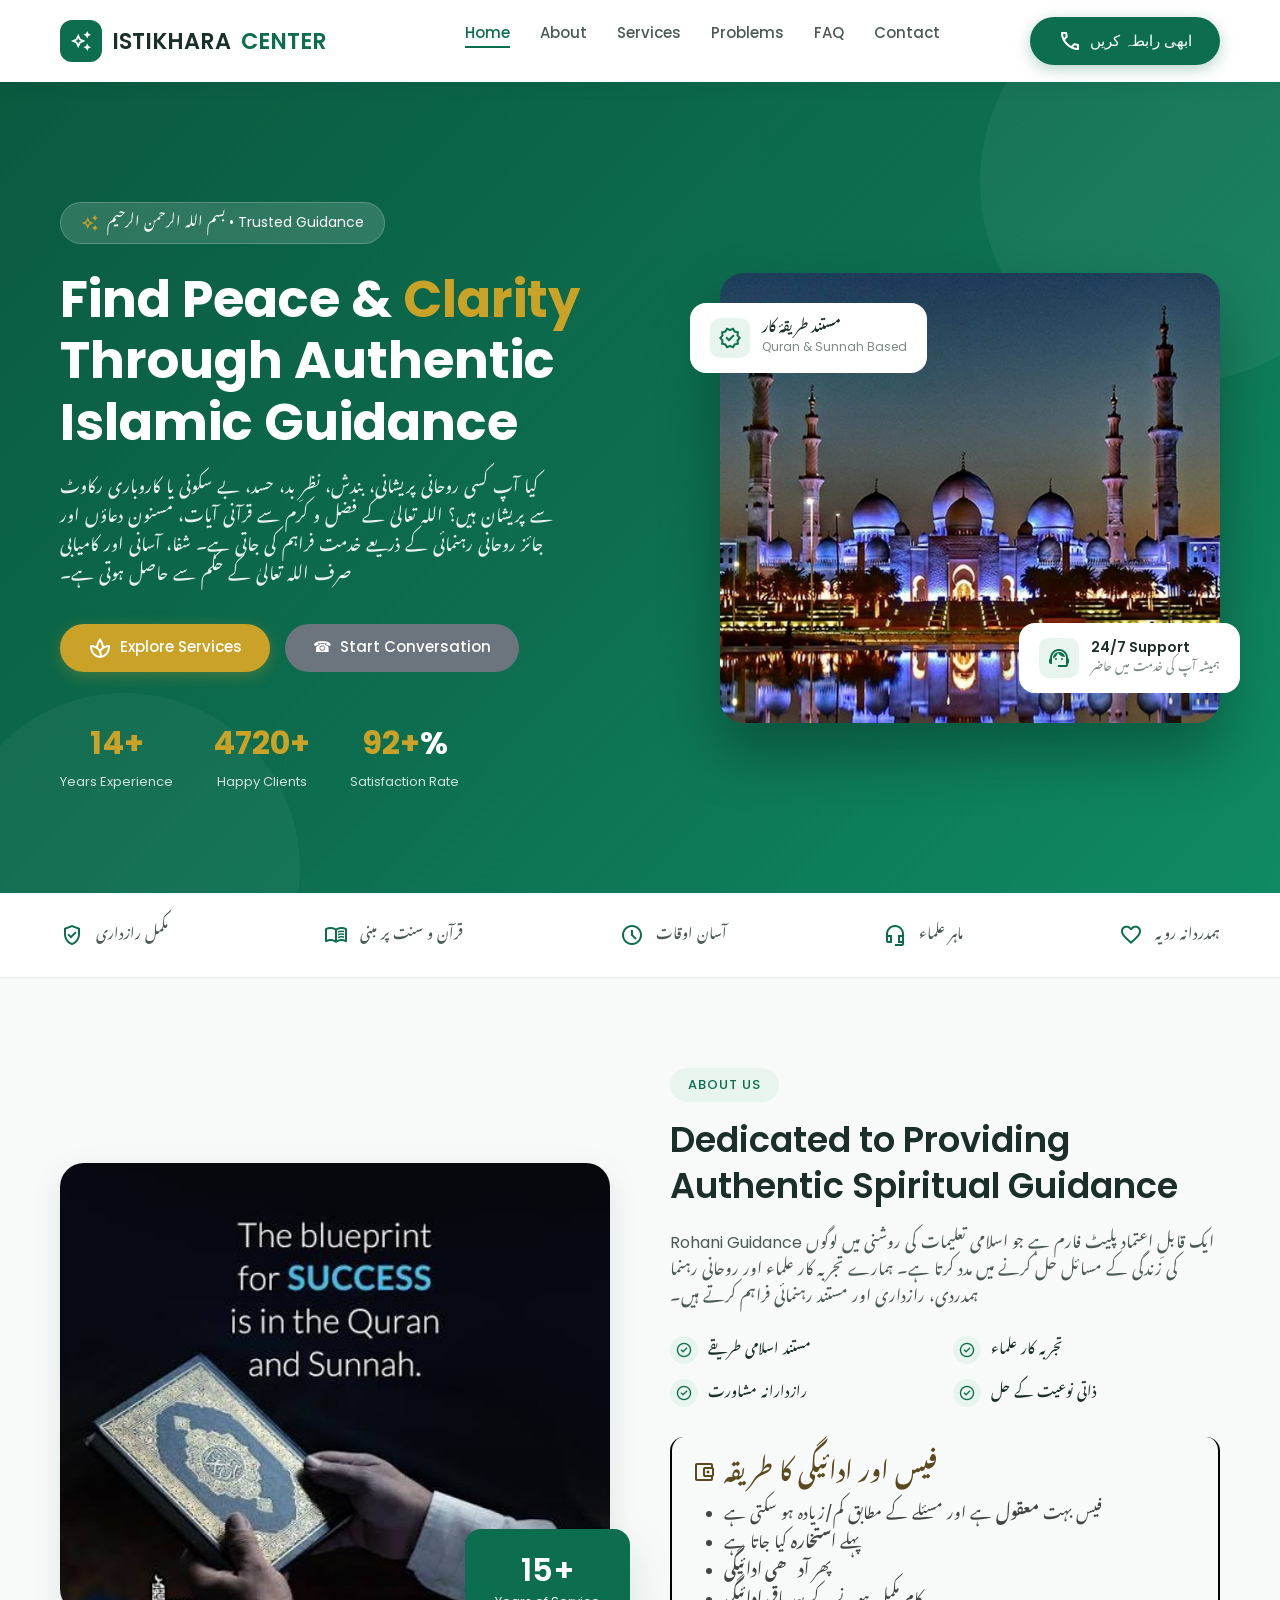
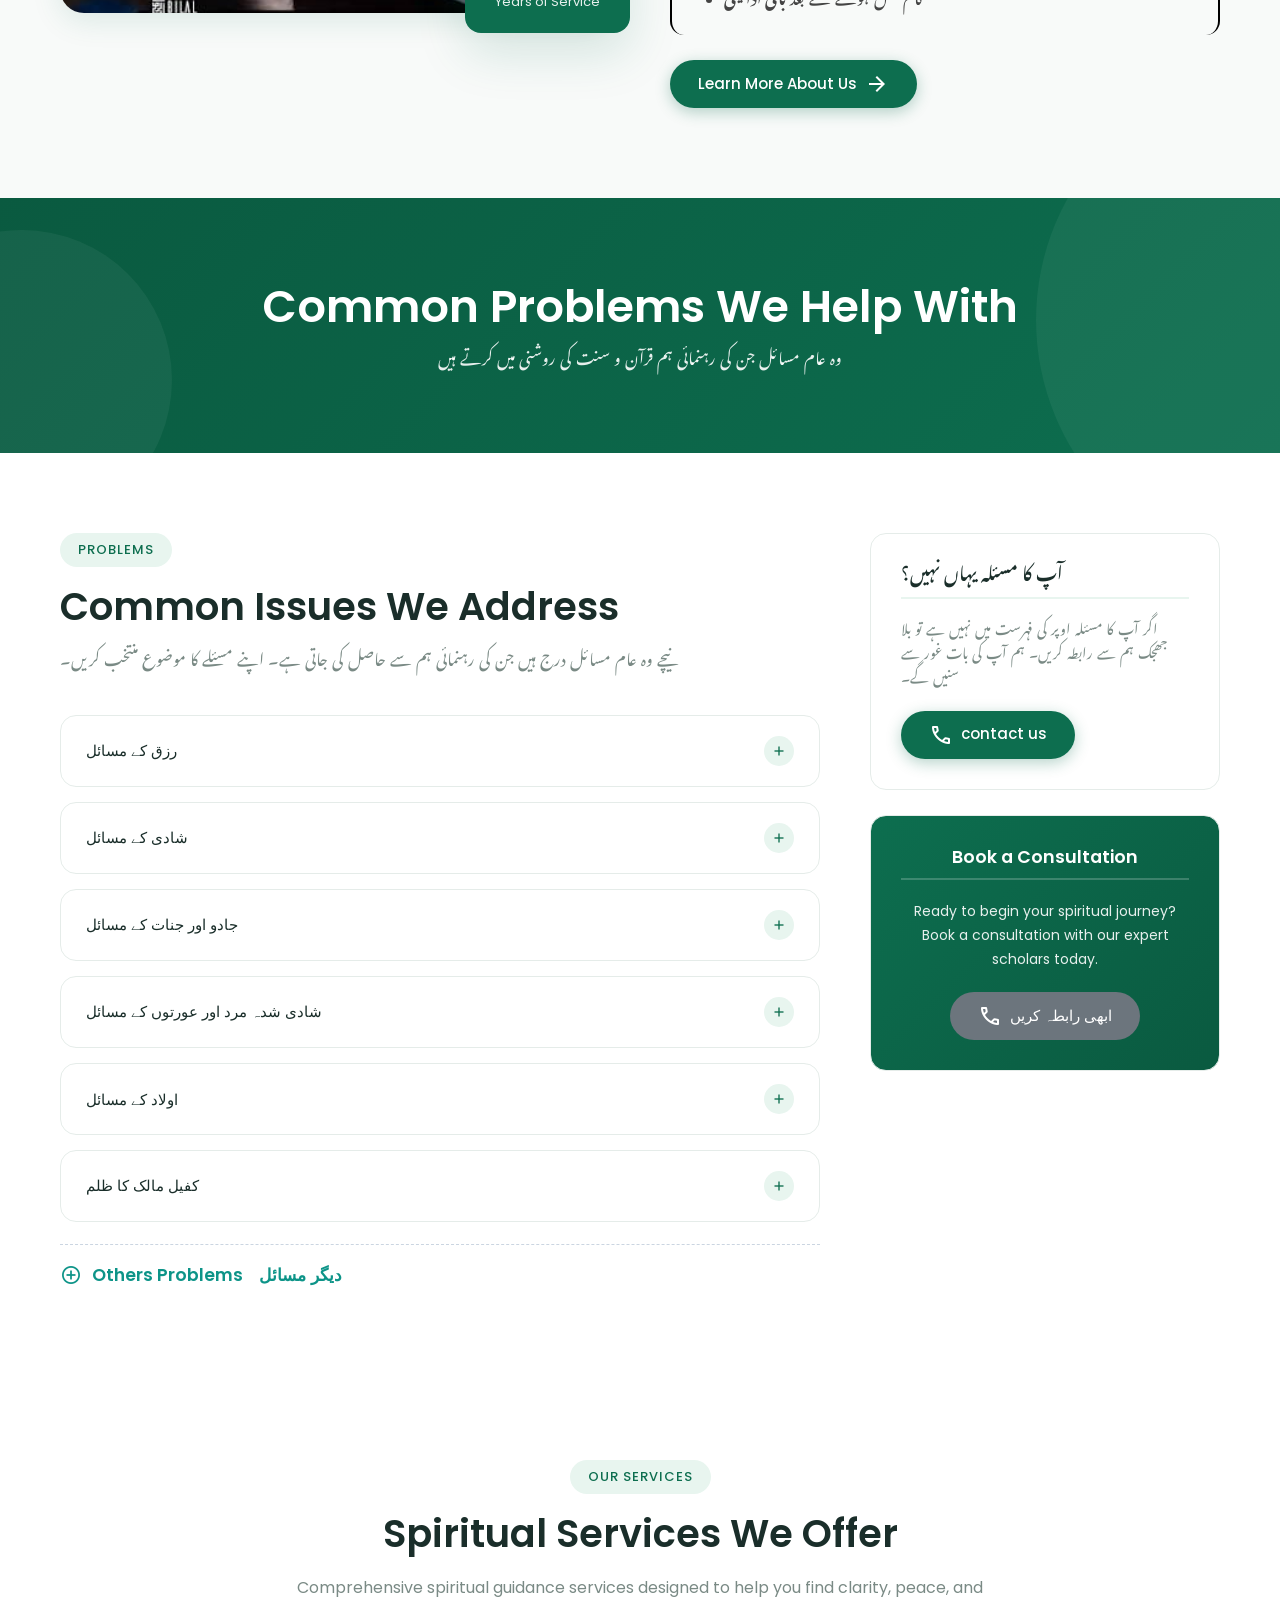
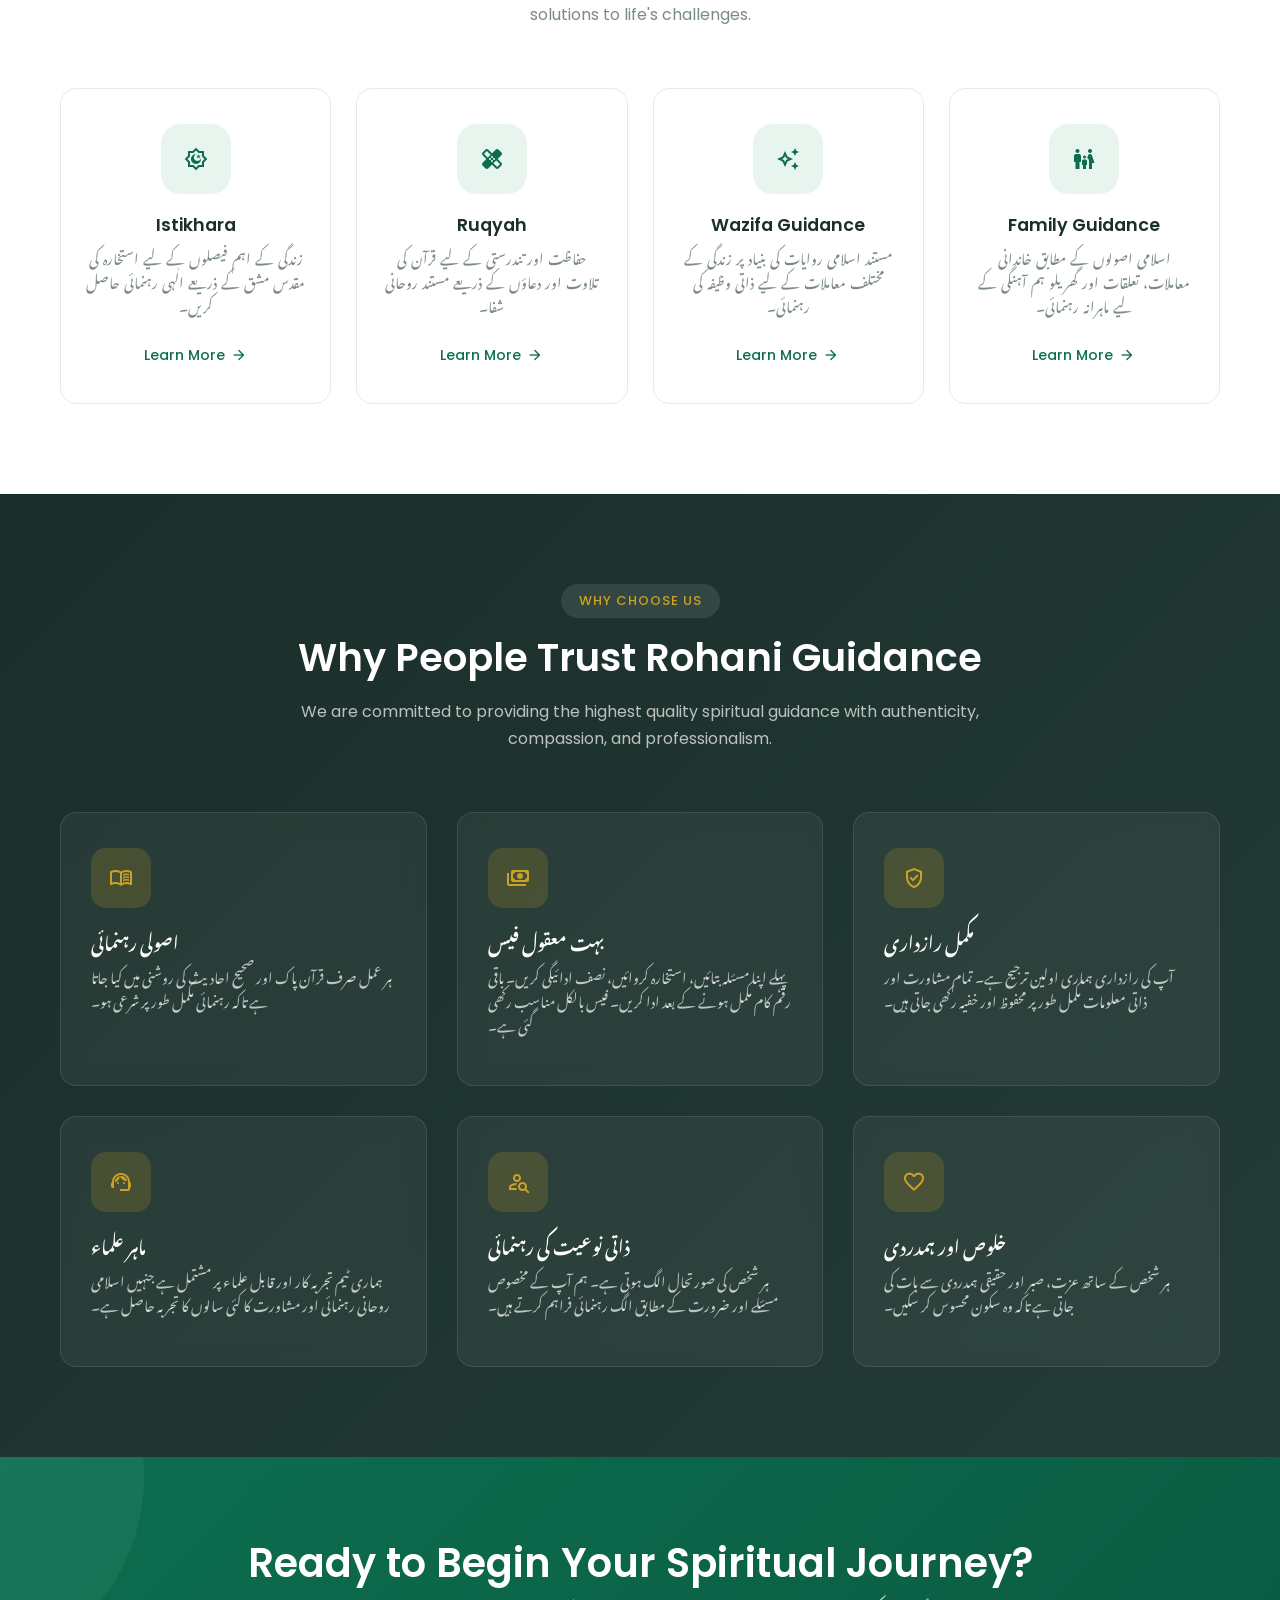
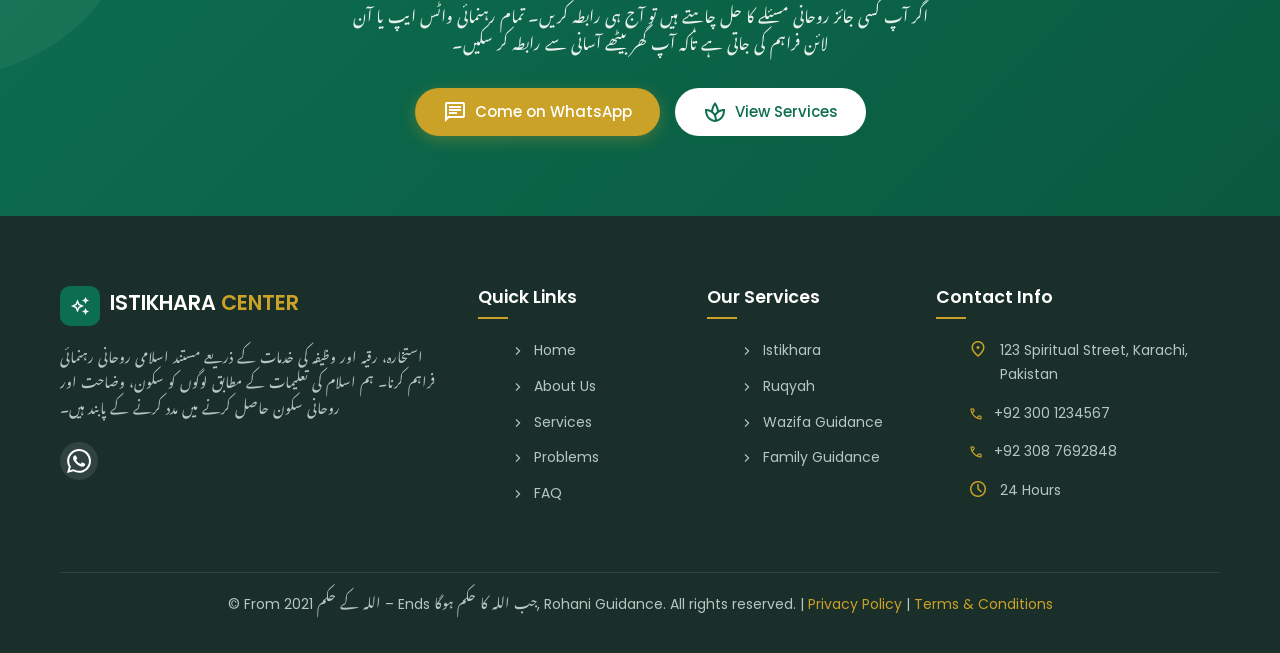
==== commit 1c1549f0: "Update index.html" ====
--- a/index.html
+++ b/index.html
@@ -25,7 +25,7 @@
     <!-- Custom CSS -->
     <link rel="stylesheet" href="assets/css/styles.css">
     <link rel="stylesheet" href="assets/css/home.css">
-    <link rel="stylesheet" href="../assets/css/faq.css">
+    <link rel="stylesheet" href="assets/css/faq.css">
 
     <!-- Urdu Font Fix -->
     <style>
--- a/assets/css/styles.css
+++ b/assets/css/styles.css
@@ -0,0 +1,646 @@
+/* ============================================
+   ROHANI GUIDANCE - GLOBAL STYLES
+   ============================================ */
+
+:root {
+    --primary: #0d6e4f;
+    --primary-dark: #0a5a40;
+    --primary-light: #e8f5ef;
+    --secondary: #c9a227;
+    --secondary-light: #fdf6e3;
+    --dark: #1a2e2a;
+    --dark-2: #243b36;
+    --text: #4a5a55;
+    --text-light: #7a8a85;
+    --white: #ffffff;
+    --off-white: #f8faf9;
+    --border: #e5ece9;
+    --shadow-sm: 0 2px 8px rgba(13, 110, 79, 0.08);
+    --shadow-md: 0 8px 30px rgba(13, 110, 79, 0.12);
+    --shadow-lg: 0 20px 50px rgba(13, 110, 79, 0.15);
+    --radius-sm: 8px;
+    --radius-md: 16px;
+    --radius-lg: 24px;
+    --transition: all 0.3s ease;
+}
+
+* {
+    margin: 0;
+    padding: 0;
+    box-sizing: border-box;
+}
+
+html {
+    scroll-behavior: smooth;
+}
+
+body {
+    font-family: 'Poppins', sans-serif;
+    color: var(--text);
+    background: var(--white);
+    line-height: 1.7;
+    overflow-x: hidden;
+}
+
+h1, h2, h3, h4, h5, h6 {
+    font-family: 'Poppins', sans-serif;
+    color: var(--dark);
+    font-weight: 600;
+    line-height: 1.3;
+}
+
+a {
+    text-decoration: none;
+    color: var(--primary);
+    transition: var(--transition);
+}
+
+a:hover {
+    color: var(--primary-dark);
+}
+
+img {
+    max-width: 100%;
+    height: auto;
+}
+
+.container {
+    max-width: 1200px;
+    margin: 0 auto;
+    padding: 0 20px;
+}
+
+/* ============ BUTTONS ============ */
+.btn {
+    display: inline-flex;
+    align-items: center;
+    justify-content: center;
+    gap: 8px;
+    padding: 12px 28px;
+    border-radius: 50px;
+    font-weight: 500;
+    font-size: 15px;
+    border: none;
+    cursor: pointer;
+    transition: var(--transition);
+    font-family: 'Poppins', sans-serif;
+}
+
+.btn-primary {
+    background: var(--primary);
+    color: var(--white);
+    box-shadow: 0 4px 15px rgba(13, 110, 79, 0.3);
+}
+
+.btn-primary:hover {
+    background: var(--primary-dark);
+    color: var(--white);
+    transform: translateY(-2px);
+    box-shadow: 0 8px 25px rgba(13, 110, 79, 0.4);
+}
+
+.btn-outline {
+    background: transparent;
+    color: var(--primary);
+    border: 2px solid var(--primary);
+}
+
+.btn-outline:hover {
+    background: var(--primary);
+    color: var(--white);
+    transform: translateY(-2px);
+}
+
+.btn-light {
+    background: var(--white);
+    color: var(--primary);
+    box-shadow: var(--shadow-sm);
+}
+
+.btn-light:hover {
+    background: var(--primary-light);
+    transform: translateY(-2px);
+}
+
+.btn-gold {
+    background: var(--secondary);
+    color: var(--white);
+    box-shadow: 0 4px 15px rgba(201, 162, 39, 0.3);
+}
+
+.btn-gold:hover {
+    background: #b08d1f;
+    color: var(--white);
+    transform: translateY(-2px);
+}
+
+/* ============ SECTION HEADINGS ============ */
+.section {
+    padding: 90px 0;
+}
+
+.section-header {
+    text-align: center;
+    max-width: 700px;
+    margin: 0 auto 60px;
+}
+
+.section-tag {
+    display: inline-block;
+    background: var(--primary-light);
+    color: var(--primary);
+    padding: 6px 18px;
+    border-radius: 50px;
+    font-size: 13px;
+    font-weight: 500;
+    letter-spacing: 1px;
+    text-transform: uppercase;
+    margin-bottom: 15px;
+}
+
+.section-title {
+    font-size: 2.4rem;
+    margin-bottom: 15px;
+    color: var(--dark);
+}
+
+.section-subtitle {
+    color: var(--text-light);
+    font-size: 16px;
+}
+
+/* ============ NAVBAR ============ */
+.navbar {
+    background: var(--white);
+    box-shadow: 0 2px 20px rgba(0, 0, 0, 0.06);
+    padding: 15px 0;
+    position: sticky;
+    top: 0;
+    z-index: 1000;
+    transition: var(--transition);
+}
+
+.navbar.scrolled {
+    padding: 10px 0;
+    box-shadow: 0 4px 25px rgba(0, 0, 0, 0.1);
+}
+
+.navbar .container {
+    display: flex;
+    align-items: center;
+    justify-content: space-between;
+}
+
+.navbar-brand {
+    display: flex;
+    align-items: center;
+    gap: 10px;
+    font-size: 1.4rem;
+    font-weight: 600;
+    color: var(--dark);
+}
+
+.navbar-brand .brand-icon {
+    width: 42px;
+    height: 42px;
+    background: var(--primary);
+    border-radius: 12px;
+    display: flex;
+    align-items: center;
+    justify-content: center;
+    color: var(--white);
+    font-size: 22px;
+}
+
+.navbar-brand span {
+    color: var(--primary);
+}
+
+.nav-links {
+    display: flex;
+    align-items: center;
+    gap: 30px;
+    list-style: none;
+}
+
+.nav-links a {
+    color: var(--text);
+    font-weight: 500;
+    font-size: 15px;
+    position: relative;
+    padding: 5px 0;
+}
+
+.nav-links a::after {
+    content: '';
+    position: absolute;
+    bottom: 0;
+    left: 0;
+    width: 0;
+    height: 2px;
+    background: var(--primary);
+    transition: var(--transition);
+}
+
+.nav-links a:hover,
+.nav-links a.active {
+    color: var(--primary);
+}
+
+.nav-links a:hover::after,
+.nav-links a.active::after {
+    width: 100%;
+}
+
+.nav-cta {
+    display: flex;
+    align-items: center;
+    gap: 15px;
+}
+
+.nav-toggle {
+    display: none;
+    background: none;
+    border: none;
+    font-size: 28px;
+    color: var(--dark);
+    cursor: pointer;
+}
+
+/* ============ FOOTER ============ */
+.footer {
+    background: var(--dark);
+    color: #b8c6c2;
+    padding: 70px 0 0;
+}
+
+.footer-grid {
+    display: grid;
+    grid-template-columns: 2fr 1fr 1fr 1.5fr;
+    gap: 40px;
+    padding-bottom: 50px;
+}
+
+.footer-brand {
+    display: flex;
+    align-items: center;
+    gap: 10px;
+    margin-bottom: 20px;
+}
+
+.footer-brand .brand-icon {
+    width: 40px;
+    height: 40px;
+    background: var(--primary);
+    border-radius: 10px;
+    display: flex;
+    align-items: center;
+    justify-content: center;
+    color: var(--white);
+    font-size: 20px;
+}
+
+.footer-brand h3 {
+    color: var(--white);
+    font-size: 1.3rem;
+}
+
+.footer-brand h3 span {
+    color: var(--secondary);
+}
+
+.footer-about p {
+    font-size: 14px;
+    line-height: 1.8;
+    margin-bottom: 20px;
+}
+
+.footer-social {
+    display: flex;
+    gap: 12px;
+}
+
+.footer-social a {
+    width: 38px;
+    height: 38px;
+    background: rgba(255, 255, 255, 0.1);
+    border-radius: 50%;
+    display: flex;
+    align-items: center;
+    justify-content: center;
+    color: var(--white);
+    font-size: 18px;
+    transition: var(--transition);
+}
+
+.footer-social a:hover {
+    background: var(--primary);
+    transform: translateY(-3px);
+}
+
+.footer h4 {
+    color: var(--white);
+    font-size: 1.1rem;
+    margin-bottom: 20px;
+    position: relative;
+    padding-bottom: 10px;
+}
+
+.footer h4::after {
+    content: '';
+    position: absolute;
+    bottom: 0;
+    left: 0;
+    width: 30px;
+    height: 2px;
+    background: var(--secondary);
+}
+
+.footer-links {
+    list-style: none;
+}
+
+.footer-links li {
+    margin-bottom: 12px;
+}
+
+.footer-links a {
+    color: #b8c6c2;
+    font-size: 14px;
+    display: flex;
+    align-items: center;
+    gap: 8px;
+    transition: var(--transition);
+}
+
+.footer-links a:hover {
+    color: var(--secondary);
+    padding-left: 5px;
+}
+
+.footer-links a .material-symbols-outlined {
+    font-size: 16px;
+}
+
+.footer-contact li {
+    display: flex;
+    gap: 12px;
+    margin-bottom: 15px;
+    font-size: 14px;
+}
+
+.footer-contact .material-symbols-outlined {
+    color: var(--secondary);
+    font-size: 20px;
+    flex-shrink: 0;
+}
+
+.footer-bottom {
+    border-top: 1px solid rgba(255, 255, 255, 0.1);
+    padding: 20px 0;
+    text-align: center;
+    font-size: 14px;
+}
+
+.footer-bottom a {
+    color: var(--secondary);
+}
+
+/* ============ PAGE HERO (Inner Pages) ============ */
+.page-hero {
+    background: linear-gradient(135deg, var(--primary-dark), var(--primary));
+    padding: 80px 0;
+    text-align: center;
+    color: var(--white);
+    position: relative;
+    overflow: hidden;
+}
+
+.page-hero::before {
+    content: '';
+    position: absolute;
+    top: -50%;
+    right: -20%;
+    width: 500px;
+    height: 500px;
+    background: rgba(255, 255, 255, 0.05);
+    border-radius: 50%;
+}
+
+.page-hero::after {
+    content: '';
+    position: absolute;
+    bottom: -30%;
+    left: -10%;
+    width: 300px;
+    height: 300px;
+    background: rgba(255, 255, 255, 0.05);
+    border-radius: 50%;
+}
+
+.page-hero h1 {
+    color: var(--white);
+    font-size: 2.8rem;
+    margin-bottom: 10px;
+    position: relative;
+    z-index: 1;
+}
+
+.page-hero p {
+    color: rgba(255, 255, 255, 0.9);
+    max-width: 600px;
+    margin: 0 auto;
+    position: relative;
+    z-index: 1;
+}
+
+.breadcrumb {
+    display: flex;
+    justify-content: center;
+    gap: 8px;
+    margin-top: 15px;
+    font-size: 14px;
+    position: relative;
+    z-index: 1;
+}
+
+.breadcrumb a {
+    color: rgba(255, 255, 255, 0.8);
+}
+
+.breadcrumb a:hover {
+    color: var(--secondary);
+}
+
+.breadcrumb span {
+    color: var(--secondary);
+}
+
+/* ============ BACK TO TOP ============ */
+.back-to-top {
+    position: fixed;
+    bottom: 30px;
+    right: 30px;
+    width: 45px;
+    height: 45px;
+    background: var(--primary);
+    color: var(--white);
+    border: none;
+    border-radius: 50%;
+    display: flex;
+    align-items: center;
+    justify-content: center;
+    cursor: pointer;
+    opacity: 0;
+    visibility: hidden;
+    transform: translateY(20px);
+    transition: var(--transition);
+    z-index: 999;
+    box-shadow: 0 4px 15px rgba(13, 110, 79, 0.3);
+}
+
+.back-to-top.visible {
+    opacity: 1;
+    visibility: visible;
+    transform: translateY(0);
+}
+
+.back-to-top:hover {
+    background: var(--primary-dark);
+    transform: translateY(-3px);
+}
+
+/* ============ FORM MESSAGE ============ */
+.form-message {
+    padding: 15px 20px;
+    border-radius: var(--radius-sm);
+    margin-top: 20px;
+    font-size: 14px;
+    display: none;
+}
+
+.form-message.success {
+    background: var(--primary-light);
+    color: var(--primary);
+    border: 1px solid var(--primary);
+}
+
+.form-message.error {
+    background: #fde8e8;
+    color: #c0392b;
+    border: 1px solid #c0392b;
+}
+
+/* ============ ANIMATIONS ============ */
+@keyframes fadeInUp {
+    from {
+        opacity: 0;
+        transform: translateY(30px);
+    }
+    to {
+        opacity: 1;
+        transform: translateY(0);
+    }
+}
+
+@keyframes fadeIn {
+    from {
+        opacity: 0;
+    }
+    to {
+        opacity: 1;
+    }
+}
+
+.animate-fade-up {
+    animation: fadeInUp 0.8s ease forwards;
+}
+
+.animate-fade-in {
+    animation: fadeIn 1s ease forwards;
+}
+
+.delay-1 { animation-delay: 0.2s; }
+.delay-2 { animation-delay: 0.4s; }
+.delay-3 { animation-delay: 0.6s; }
+
+/* ============ RESPONSIVE ============ */
+@media (max-width: 992px) {
+    .nav-toggle {
+        display: block;
+    }
+
+    .nav-links {
+        position: fixed;
+        top: 0;
+        right: -100%;
+        width: 280px;
+        height: 100vh;
+        background: var(--white);
+        flex-direction: column;
+        align-items: flex-start;
+        padding: 80px 30px;
+        gap: 20px;
+        box-shadow: -5px 0 30px rgba(0, 0, 0, 0.1);
+        transition: right 0.4s ease;
+        z-index: 1001;
+    }
+
+    .nav-links.open {
+        right: 0;
+    }
+
+    .nav-links a {
+        font-size: 16px;
+    }
+
+    .nav-cta {
+        display: none;
+    }
+
+    .footer-grid {
+        grid-template-columns: 1fr 1fr;
+    }
+
+    .section {
+        padding: 60px 0;
+    }
+
+    .section-title {
+        font-size: 2rem;
+    }
+
+    .page-hero h1 {
+        font-size: 2.2rem;
+    }
+}
+
+@media (max-width: 768px) {
+    .footer-grid {
+        grid-template-columns: 1fr;
+        gap: 30px;
+    }
+
+    .section-title {
+        font-size: 1.7rem;
+    }
+
+    .page-hero {
+        padding: 60px 0;
+    }
+
+    .page-hero h1 {
+        font-size: 1.8rem;
+    }
+}
+
+@media (max-width: 576px) {
+    .container {
+        padding: 0 15px;
+    }
+
+    .btn {
+        padding: 10px 20px;
+        font-size: 14px;
+    }
+}
--- a/assets/css/home.css
+++ b/assets/css/home.css
@@ -0,0 +1,683 @@
+/* ============================================
+   ROHANI GUIDANCE - HOME PAGE STYLES
+   ============================================ */
+
+/* ============ HERO SECTION ============ */
+.hero {
+    background: linear-gradient(135deg, var(--primary-dark) 0%, var(--primary) 50%, #0f8a63 100%);
+    padding: 120px 0 100px;
+    position: relative;
+    overflow: hidden;
+    color: var(--white);
+}
+
+.hero::before {
+    content: '';
+    position: absolute;
+    top: -100px;
+    right: -100px;
+    width: 400px;
+    height: 400px;
+    background: rgba(255, 255, 255, 0.05);
+    border-radius: 50%;
+}
+
+.hero::after {
+    content: '';
+    position: absolute;
+    bottom: -150px;
+    left: -50px;
+    width: 350px;
+    height: 350px;
+    background: rgba(255, 255, 255, 0.04);
+    border-radius: 50%;
+}
+
+.hero-content {
+    display: grid;
+    grid-template-columns: 1.2fr 1fr;
+    gap: 60px;
+    align-items: center;
+    position: relative;
+    z-index: 1;
+}
+
+.hero-badge {
+    display: inline-flex;
+    align-items: center;
+    gap: 8px;
+    background: rgba(255, 255, 255, 0.15);
+    border: 1px solid rgba(255, 255, 255, 0.2);
+    padding: 8px 20px;
+    border-radius: 50px;
+    font-size: 14px;
+    margin-bottom: 25px;
+    backdrop-filter: blur(10px);
+}
+
+.hero-badge .material-symbols-outlined {
+    font-size: 18px;
+    color: var(--secondary);
+}
+
+.hero h1 {
+    color: var(--white);
+    font-size: 3.2rem;
+    font-weight: 700;
+    margin-bottom: 20px;
+    line-height: 1.2;
+}
+
+.hero h1 span {
+    color: var(--secondary);
+    position: relative;
+}
+
+.hero p {
+    color: rgba(255, 255, 255, 0.9);
+    font-size: 17px;
+    margin-bottom: 35px;
+    max-width: 500px;
+}
+
+.hero-buttons {
+    display: flex;
+    gap: 15px;
+    flex-wrap: wrap;
+}
+
+.hero-stats {
+    display: flex;
+    gap: 40px;
+    margin-top: 50px;
+}
+
+.hero-stat {
+    text-align: center;
+}
+
+.hero-stat h3 {
+    color: var(--white);
+    font-size: 2rem;
+    font-weight: 700;
+}
+
+.hero-stat h3 span {
+    color: var(--secondary);
+}
+
+.hero-stat p {
+    font-size: 13px;
+    color: rgba(255, 255, 255, 0.8);
+    margin: 0;
+}
+
+.hero-image {
+    position: relative;
+}
+
+.hero-image img {
+    border-radius: var(--radius-lg);
+    box-shadow: 0 30px 60px rgba(0, 0, 0, 0.3);
+    width: 100%;
+    height: 450px;
+    object-fit: cover;
+}
+
+.hero-image-float {
+    position: absolute;
+    background: var(--white);
+    border-radius: var(--radius-md);
+    padding: 15px 20px;
+    box-shadow: var(--shadow-lg);
+    display: flex;
+    align-items: center;
+    gap: 12px;
+    animation: float 3s ease-in-out infinite;
+}
+
+.hero-image-float .float-icon {
+    width: 40px;
+    height: 40px;
+    background: var(--primary-light);
+    border-radius: 10px;
+    display: flex;
+    align-items: center;
+    justify-content: center;
+    color: var(--primary);
+}
+
+.hero-image-float h4 {
+    font-size: 14px;
+    margin: 0;
+}
+
+.hero-image-float p {
+    font-size: 12px;
+    color: var(--text-light);
+    margin: 0;
+}
+
+.float-1 {
+    top: 30px;
+    left: -30px;
+}
+
+.float-2 {
+    bottom: 30px;
+    right: -20px;
+    animation-delay: 1.5s;
+}
+
+@keyframes float {
+    0%, 100% { transform: translateY(0); }
+    50% { transform: translateY(-10px); }
+}
+
+/* ============ TRUST STRIP ============ */
+.trust-strip {
+    background: var(--white);
+    padding: 30px 0;
+    border-bottom: 1px solid var(--border);
+}
+
+.trust-items {
+    display: flex;
+    justify-content: space-between;
+    align-items: center;
+    gap: 30px;
+    flex-wrap: wrap;
+}
+
+.trust-item {
+    display: flex;
+    align-items: center;
+    gap: 12px;
+    color: var(--text);
+    font-size: 14px;
+    font-weight: 500;
+}
+
+.trust-item .material-symbols-outlined {
+    color: var(--primary);
+    font-size: 24px;
+}
+
+/* ============ ABOUT PREVIEW ============ */
+.about-preview {
+    background: var(--off-white);
+}
+
+.about-grid {
+    display: grid;
+    grid-template-columns: 1fr 1fr;
+    gap: 60px;
+    align-items: center;
+}
+
+.about-image-wrap {
+    position: relative;
+}
+
+.about-image-wrap img {
+    border-radius: var(--radius-lg);
+    width: 100%;
+    height: 450px;
+    object-fit: cover;
+    box-shadow: var(--shadow-md);
+}
+
+.about-experience {
+    position: absolute;
+    bottom: -20px;
+    right: -20px;
+    background: var(--primary);
+    color: var(--white);
+    padding: 20px 30px;
+    border-radius: var(--radius-md);
+    text-align: center;
+    box-shadow: var(--shadow-lg);
+}
+
+.about-experience h3 {
+    color: var(--white);
+    font-size: 2rem;
+    margin: 0;
+}
+
+.about-experience p {
+    font-size: 13px;
+    margin: 0;
+    color: rgba(255, 255, 255, 0.9);
+}
+
+.about-content .section-tag {
+    margin-bottom: 15px;
+}
+
+.about-content h2 {
+    font-size: 2.2rem;
+    margin-bottom: 20px;
+}
+
+.about-content p {
+    margin-bottom: 20px;
+}
+
+.about-features {
+    display: grid;
+    grid-template-columns: 1fr 1fr;
+    gap: 15px;
+    margin: 25px 0 30px;
+}
+
+.about-feature {
+    display: flex;
+    align-items: center;
+    gap: 10px;
+    font-size: 14px;
+    font-weight: 500;
+    color: var(--dark);
+}
+
+.about-feature .material-symbols-outlined {
+    color: var(--primary);
+    background: var(--primary-light);
+    padding: 5px;
+    border-radius: 50%;
+    font-size: 18px;
+}
+
+/* ============ SERVICES PREVIEW ============ */
+.services-preview {
+    background: var(--white);
+}
+
+.services-grid {
+    display: grid;
+    grid-template-columns: repeat(4, 1fr);
+    gap: 25px;
+}
+
+.service-card {
+    background: var(--white);
+    border: 1px solid var(--border);
+    border-radius: var(--radius-md);
+    padding: 35px 25px;
+    text-align: center;
+    transition: var(--transition);
+    position: relative;
+    overflow: hidden;
+}
+
+.service-card::before {
+    content: '';
+    position: absolute;
+    top: 0;
+    left: 0;
+    width: 100%;
+    height: 3px;
+    background: var(--primary);
+    transform: scaleX(0);
+    transition: var(--transition);
+}
+
+.service-card:hover {
+    transform: translateY(-10px);
+    box-shadow: var(--shadow-lg);
+    border-color: transparent;
+}
+
+.service-card:hover::before {
+    transform: scaleX(1);
+}
+
+.service-icon {
+    width: 70px;
+    height: 70px;
+    background: var(--primary-light);
+    border-radius: 20px;
+    display: flex;
+    align-items: center;
+    justify-content: center;
+    margin: 0 auto 20px;
+    color: var(--primary);
+    font-size: 32px;
+    transition: var(--transition);
+}
+
+.service-card:hover .service-icon {
+    background: var(--primary);
+    color: var(--white);
+    transform: rotateY(180deg);
+}
+
+.service-card h3 {
+    font-size: 1.1rem;
+    margin-bottom: 12px;
+}
+
+.service-card p {
+    font-size: 14px;
+    color: var(--text-light);
+    margin-bottom: 20px;
+}
+
+.service-link {
+    display: inline-flex;
+    align-items: center;
+    gap: 5px;
+    font-size: 14px;
+    font-weight: 500;
+    color: var(--primary);
+}
+
+.service-link .material-symbols-outlined {
+    font-size: 18px;
+    transition: var(--transition);
+}
+
+.service-link:hover .material-symbols-outlined {
+    transform: translateX(5px);
+}
+
+/* ============ WHY CHOOSE US ============ */
+.why-choose {
+    background: linear-gradient(135deg, var(--dark) 0%, var(--dark-2) 100%);
+    color: var(--white);
+}
+
+.why-choose .section-tag {
+    background: rgba(255, 255, 255, 0.1);
+    color: var(--secondary);
+}
+
+.why-choose .section-title {
+    color: var(--white);
+}
+
+.why-choose .section-subtitle {
+    color: rgba(255, 255, 255, 0.7);
+}
+
+.why-grid {
+    display: grid;
+    grid-template-columns: repeat(3, 1fr);
+    gap: 30px;
+}
+
+.why-card {
+    background: rgba(255, 255, 255, 0.05);
+    border: 1px solid rgba(255, 255, 255, 0.1);
+    border-radius: var(--radius-md);
+    padding: 35px 30px;
+    transition: var(--transition);
+    backdrop-filter: blur(10px);
+}
+
+.why-card:hover {
+    background: rgba(255, 255, 255, 0.1);
+    transform: translateY(-5px);
+    border-color: var(--secondary);
+}
+
+.why-icon {
+    width: 60px;
+    height: 60px;
+    background: rgba(201, 162, 39, 0.2);
+    border-radius: 15px;
+    display: flex;
+    align-items: center;
+    justify-content: center;
+    margin-bottom: 20px;
+    color: var(--secondary);
+    font-size: 28px;
+}
+
+.why-card h3 {
+    color: var(--white);
+    font-size: 1.1rem;
+    margin-bottom: 12px;
+}
+
+.why-card p {
+    color: rgba(255, 255, 255, 0.7);
+    font-size: 14px;
+}
+
+/* ============ TESTIMONIALS ============ */
+.testimonials {
+    background: var(--off-white);
+}
+
+.testimonial-slider {
+    position: relative;
+    max-width: 800px;
+    margin: 0 auto;
+    overflow: hidden;
+}
+
+.testimonial-track {
+    display: flex;
+    transition: transform 0.5s ease;
+}
+
+.testimonial-slide {
+    min-width: 100%;
+    padding: 20px;
+}
+
+.testimonial-card {
+    background: var(--white);
+    border-radius: var(--radius-lg);
+    padding: 40px;
+    text-align: center;
+    box-shadow: var(--shadow-md);
+    position: relative;
+}
+
+.testimonial-card::before {
+    content: '"';
+    position: absolute;
+    top: 20px;
+    left: 30px;
+    font-size: 80px;
+    color: var(--primary-light);
+    font-family: Georgia, serif;
+    line-height: 1;
+}
+
+.testimonial-stars {
+    color: var(--secondary);
+    font-size: 20px;
+    margin-bottom: 20px;
+}
+
+.testimonial-text {
+    font-size: 16px;
+    color: var(--text);
+    font-style: italic;
+    margin-bottom: 25px;
+    line-height: 1.8;
+}
+
+.testimonial-author {
+    display: flex;
+    align-items: center;
+    justify-content: center;
+    gap: 15px;
+}
+
+.testimonial-avatar {
+    width: 55px;
+    height: 55px;
+    background: var(--primary);
+    border-radius: 50%;
+    display: flex;
+    align-items: center;
+    justify-content: center;
+    color: var(--white);
+    font-weight: 600;
+    font-size: 20px;
+}
+
+.testimonial-author h4 {
+    font-size: 16px;
+    margin: 0;
+    text-align: left;
+}
+
+.testimonial-author p {
+    font-size: 13px;
+    color: var(--text-light);
+    margin: 0;
+    text-align: left;
+}
+
+.testimonial-nav {
+    display: flex;
+    justify-content: center;
+    gap: 15px;
+    margin-top: 30px;
+}
+
+.testimonial-nav button {
+    width: 45px;
+    height: 45px;
+    border-radius: 50%;
+    border: 2px solid var(--primary);
+    background: transparent;
+    color: var(--primary);
+    display: flex;
+    align-items: center;
+    justify-content: center;
+    cursor: pointer;
+    transition: var(--transition);
+}
+
+.testimonial-nav button:hover {
+    background: var(--primary);
+    color: var(--white);
+}
+
+/* ============ CTA SECTION ============ */
+.cta-section {
+    background: linear-gradient(135deg, var(--primary), var(--primary-dark));
+    padding: 80px 0;
+    text-align: center;
+    color: var(--white);
+    position: relative;
+    overflow: hidden;
+}
+
+.cta-section::before {
+    content: '';
+    position: absolute;
+    top: -50%;
+    left: -20%;
+    width: 400px;
+    height: 400px;
+    background: rgba(255, 255, 255, 0.05);
+    border-radius: 50%;
+}
+
+.cta-section h2 {
+    color: var(--white);
+    font-size: 2.5rem;
+    margin-bottom: 15px;
+    position: relative;
+    z-index: 1;
+}
+
+.cta-section p {
+    color: rgba(255, 255, 255, 0.9);
+    max-width: 600px;
+    margin: 0 auto 30px;
+    position: relative;
+    z-index: 1;
+}
+
+.cta-buttons {
+    display: flex;
+    justify-content: center;
+    gap: 15px;
+    position: relative;
+    z-index: 1;
+}
+
+/* ============ RESPONSIVE ============ */
+@media (max-width: 992px) {
+    .hero-content {
+        grid-template-columns: 1fr;
+        gap: 40px;
+    }
+
+    .hero {
+        padding: 80px 0 60px;
+    }
+
+    .hero h1 {
+        font-size: 2.5rem;
+    }
+
+    .hero-image {
+        max-width: 500px;
+        margin: 0 auto;
+    }
+
+    .services-grid {
+        grid-template-columns: repeat(2, 1fr);
+    }
+
+    .why-grid {
+        grid-template-columns: repeat(2, 1fr);
+    }
+
+    .about-grid {
+        grid-template-columns: 1fr;
+        gap: 40px;
+    }
+}
+
+@media (max-width: 768px) {
+    .hero h1 {
+        font-size: 2rem;
+    }
+
+    .hero-stats {
+        gap: 20px;
+        flex-wrap: wrap;
+    }
+
+    .trust-items {
+        justify-content: center;
+    }
+
+    .services-grid {
+        grid-template-columns: 1fr;
+    }
+
+    .why-grid {
+        grid-template-columns: 1fr;
+    }
+
+    .about-features {
+        grid-template-columns: 1fr;
+    }
+
+    .about-experience {
+        right: 10px;
+    }
+
+    .cta-section h2 {
+        font-size: 2rem;
+    }
+
+    .float-1 {
+        left: 10px;
+    }
+
+    .float-2 {
+        right: 10px;
+    }
+}
--- a/assets/css/faq.css
+++ b/assets/css/faq.css
@@ -0,0 +1,143 @@
+/* ============================================
+   ROHANI GUIDANCE - FAQ PAGE STYLES
+   ============================================ */
+
+.faq-section {
+    padding: 80px 0;
+}
+
+.faq-layout {
+    display: grid;
+    grid-template-columns: 1fr 350px;
+    gap: 50px;
+}
+
+.faq-accordion {
+    max-width: 800px;
+}
+
+.faq-item {
+    background: var(--white);
+    border: 1px solid var(--border);
+    border-radius: var(--radius-md);
+    margin-bottom: 15px;
+    overflow: hidden;
+    transition: var(--transition);
+}
+
+.faq-item:hover {
+    border-color: var(--primary);
+}
+
+.faq-item.active {
+    border-color: var(--primary);
+    box-shadow: var(--shadow-sm);
+}
+
+.faq-question {
+    width: 100%;
+    display: flex;
+    justify-content: space-between;
+    align-items: center;
+    gap: 15px;
+    padding: 20px 25px;
+    background: none;
+    border: none;
+    cursor: pointer;
+    font-family: 'Poppins', sans-serif;
+    font-size: 15px;
+    font-weight: 500;
+    color: var(--dark);
+    text-align: left;
+    transition: var(--transition);
+}
+
+.faq-question:hover {
+    color: var(--primary);
+}
+
+.faq-question .faq-icon {
+    width: 30px;
+    height: 30px;
+    min-width: 30px;
+    background: var(--primary-light);
+    border-radius: 50%;
+    display: flex;
+    align-items: center;
+    justify-content: center;
+    color: var(--primary);
+    font-size: 18px;
+    transition: var(--transition);
+}
+
+.faq-item.active .faq-icon {
+    background: var(--primary);
+    color: var(--white);
+    transform: rotate(45deg);
+}
+
+.faq-answer {
+    max-height: 0;
+    overflow: hidden;
+    transition: max-height 0.4s ease;
+}
+
+.faq-answer-inner {
+    padding: 0 25px 20px;
+    font-size: 14px;
+    color: var(--text-light);
+    line-height: 1.8;
+}
+
+/* ============ SIDEBAR ============ */
+.faq-sidebar {
+    position: sticky;
+    top: 100px;
+}
+
+.faq-sidebar-card {
+    background: var(--white);
+    border: 1px solid var(--border);
+    border-radius: var(--radius-md);
+    padding: 30px;
+    margin-bottom: 25px;
+}
+
+.faq-sidebar-card h3 {
+    font-size: 1.1rem;
+    margin-bottom: 20px;
+    padding-bottom: 10px;
+    border-bottom: 2px solid var(--primary-light);
+}
+
+.faq-sidebar-card p {
+    font-size: 14px;
+    color: var(--text-light);
+    margin-bottom: 20px;
+}
+
+.faq-sidebar-cta {
+    background: linear-gradient(135deg, var(--primary), var(--primary-dark));
+    color: var(--white);
+    text-align: center;
+}
+
+.faq-sidebar-cta h3 {
+    color: var(--white);
+    border-bottom-color: rgba(255, 255, 255, 0.2);
+}
+
+.faq-sidebar-cta p {
+    color: rgba(255, 255, 255, 0.9);
+}
+
+/* ============ RESPONSIVE ============ */
+@media (max-width: 992px) {
+    .faq-layout {
+        grid-template-columns: 1fr;
+    }
+
+    .faq-sidebar {
+        position: static;
+    }
+}
